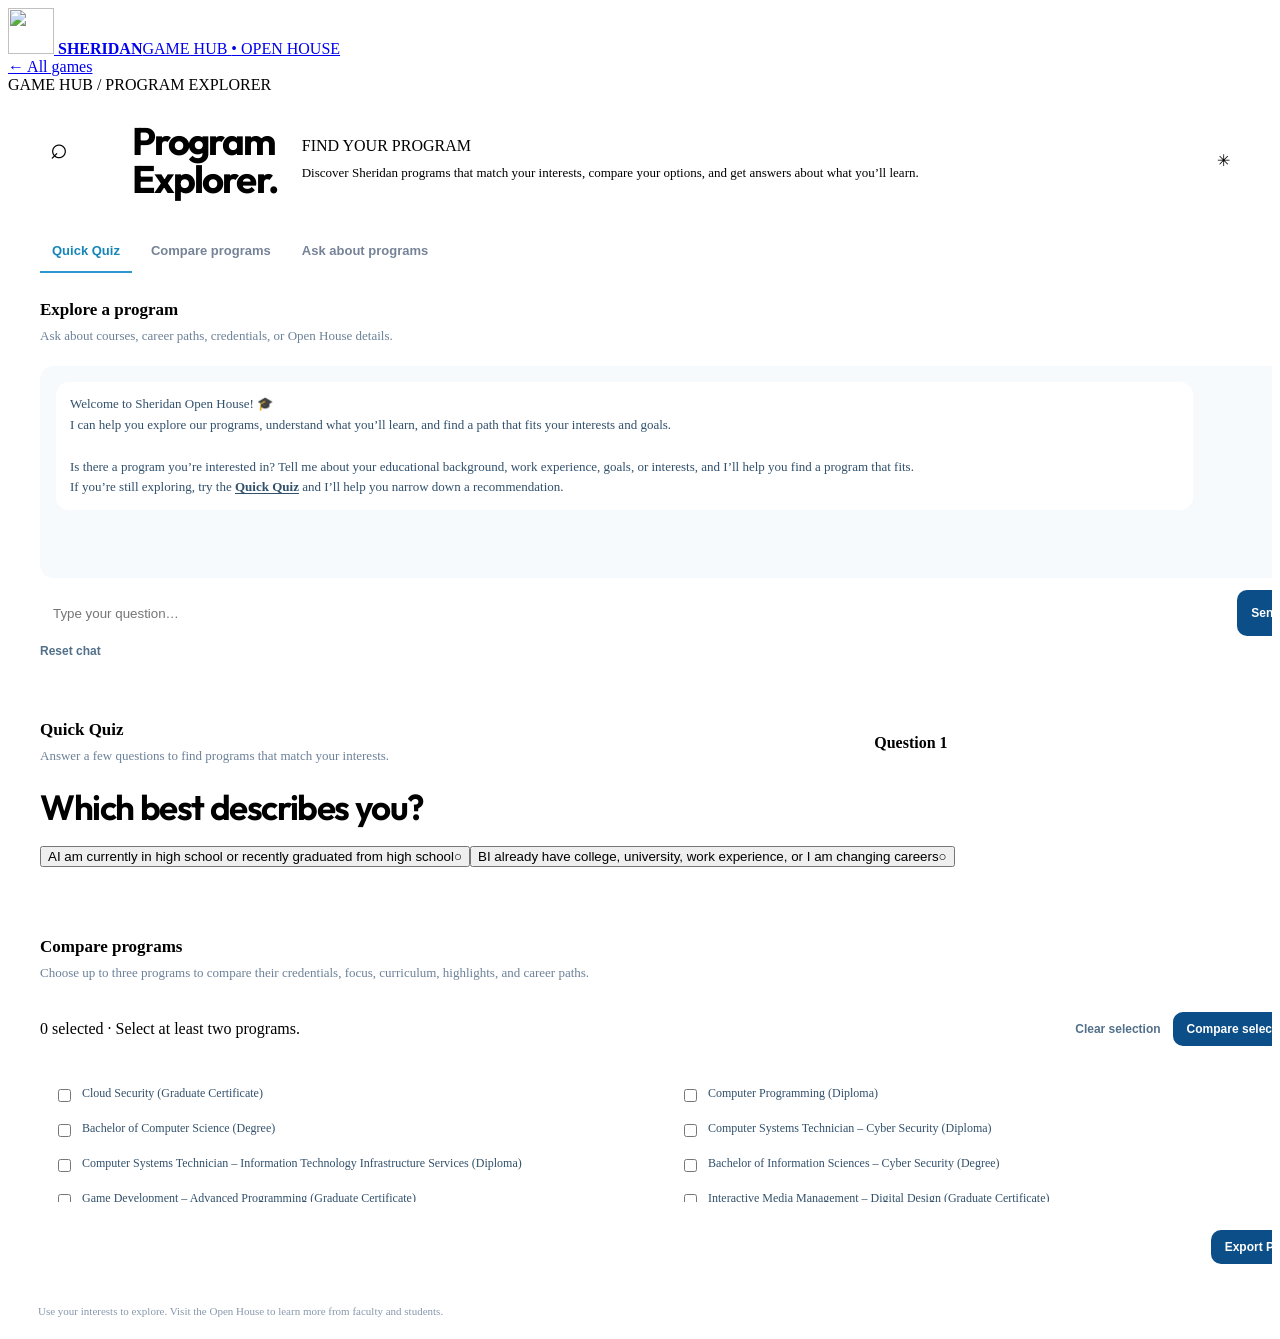
==== games/program-explorer/index.html @ f638161d "new strategy for recommendation." ====
<!doctype html>
<html lang="en">
<head>
  <meta charset="UTF-8">
  <meta name="viewport" content="width=device-width, initial-scale=1">
  <title>Sheridan Open House | Program Explorer</title>
  <link rel="icon" href="../../assets/favicon.png" type="image/png">
  <link rel="preconnect" href="https://fonts.googleapis.com">
  <link rel="preconnect" href="https://fonts.gstatic.com" crossorigin>
  <link href="https://fonts.googleapis.com/css2?family=DM+Sans:wght@400;500;600;700;800&family=Outfit:wght@400;500;600;700;800&display=swap" rel="stylesheet">
  <link rel="stylesheet" href="../../css/main.css">
  <link rel="stylesheet" href="../../css/game.css">
  <link rel="stylesheet" href="styling.css">
  <script src="chat-config.js"></script>
  <script src="app.js" defer></script>
  <script type="module" src="../../js/chrome.js"></script>
</head>
<body class="game-page program-explorer">
  <div class="demo-notice" id="modeNotice" hidden></div>
  <header class="site-header">
    <div class="shell header-inner">
      <a class="brand" href="../../index.html">
        <img class="brand-logo" src="../../assets/sheridan-logo.webp" alt="" width="46" height="46" />
        <span class="brand-text"><strong>SHERIDAN</strong><span>GAME HUB <span class="brand-dot">•</span> OPEN HOUSE</span></span>
      </a>
      <div class="header-actions">
        <a class="header-link" href="../../index.html">← All games</a>
        <div id="playerWidget" class="player-widget"></div>
      </div>
    </div>
  </header>
  <main class="game-main shell">
    <div class="game-crumb">GAME HUB <span> / </span> PROGRAM EXPLORER</div>
    <div class="game-shell">
      <aside class="game-side">
        <div class="game-side-mark" aria-hidden="true">⌕</div>
        <h1>Program<br>Explorer<span>.</span></h1>
        <div class="game-side-copy">
          <div class="section-kicker light">FIND YOUR PROGRAM</div>
          <p>Discover Sheridan programs that match your interests, compare your options, and get answers about what you’ll learn.</p>
        </div>
        <div class="game-side-pattern" aria-hidden="true">✳</div>
      </aside>
      <section class="game-content program-explorer-content">
      <nav class="mode-tabs" aria-label="Choose how to explore">
      <button class="mode-tab is-active" id="quizTab" type="button" aria-selected="true" aria-controls="quizPanel">Quick Quiz</button>
      <button class="mode-tab" id="compareTab" type="button" aria-selected="false" aria-controls="comparePanel">Compare programs</button>
      <button class="mode-tab" id="chatTab" type="button" aria-selected="false" aria-controls="chatPanel">Ask about programs</button>
    </nav>

    <section class="panel chat-panel" id="chatPanel" aria-labelledby="chatTab" hidden>
      <div class="panel-intro"><div><h2>Explore a program</h2><p>Ask about courses, career paths, credentials, or Open House details.</p></div></div>
      <div class="chat-messages" id="chatMessages" aria-live="polite">
        <div class="message bot">Welcome to Sheridan Open House! 🎓<br>I can help you explore our programs, understand what you’ll learn, and find a path that fits your interests and goals.<br><br>Is there a program you’re interested in? Tell me about your educational background, work experience, goals, or interests, and I’ll help you find a program that fits.<br>If you’re still exploring, try the <a class="quiz-inline-link" id="quizInlineLink" href="#quizPanel">Quick Quiz</a> and I’ll help you narrow down a recommendation.</div>
      </div>
      <form class="chat-input-area" id="chatForm">
        <input type="text" id="userInput" aria-label="Message" placeholder="Type your question…" autocomplete="off">
        <button class="primary-button" type="submit" aria-label="Send question">Send <span aria-hidden="true">↑</span></button>
      </form>
      <div class="data-note chat-footer-actions"><span id="knowledgeStatus" aria-live="polite"></span><button class="text-button reset-chat-button" id="resetChatButton" type="button">Reset chat</button></div>
    </section>

    <section class="panel quiz-panel" id="quizPanel" aria-labelledby="quizTab">
      <div class="panel-intro">
        <div><h2>Quick Quiz</h2><p>Answer a few questions to find programs that match your interests.</p></div>
        <div class="quiz-progress-wrap">
          <div class="question-top"><strong id="quizCount">Question 1</strong></div>
          <div class="progress-track" aria-hidden="true"><div class="progress-bar" id="progressBar"></div></div>
        </div>
      </div>
      <div id="quizContent"></div>
      <div class="quiz-actions"><button class="text-button" id="backButton" type="button" hidden>← Back</button><button class="text-button" id="restartButton" type="button" hidden>Start over ↻</button></div>
    </section>

    <section class="panel compare-panel" id="comparePanel" aria-labelledby="compareTab" hidden>
      <div class="panel-intro"><div><h2>Compare programs</h2><p>Choose up to three programs to compare their credentials, focus, curriculum, highlights, and career paths.</p></div></div>
      <div class="compare-toolbar"><p class="compare-selection-count" id="compareSelectionCount">Select at least two programs.</p><div><button class="text-button" id="clearCompareButton" type="button">Clear selection</button><button class="primary-button" id="compareSelectedButton" type="button" disabled>Compare selected</button></div></div>
      <div class="program-checklist" id="programChecklist" aria-label="FAST programs to compare"></div>
      <div class="comparison-results" id="comparisonResults" aria-live="polite"></div>
      <div class="comparison-export"><button class="primary-button" id="exportComparisonButton" type="button" disabled>Export PDF</button></div>
    </section>
      <footer>Use your interests to explore. Visit the Open House to learn more from faculty and students.</footer>
      </section>
    </div>
  </main>
  <div id="modalRoot"></div>
  <div id="toastRoot" class="toast-root" role="status" aria-live="polite"></div>
</body>
</html>
---- games/program-explorer/styling.css ----
/* Program Explorer layout and components that are not part of the shared game shell. */
.program-explorer .game-shell {
  grid-template-columns: minmax(0, 1fr);
  grid-template-rows: auto minmax(0, 1fr);
  min-height: max(470px, calc(100vh - 246px));
}

.program-explorer .game-side {
  display: flex;
  align-items: center;
  gap: 24px;
  min-width: 0;
  padding: 28px 42px;
}

.program-explorer .game-side-mark {
  display: grid;
  flex: none;
  width: 58px;
  height: 58px;
  margin: 0;
  font-size: 30px;
}

.program-explorer .game-side .section-kicker,
.program-explorer .game-side h1 {
  flex: none;
  margin: 0;
  white-space: nowrap;
}

.program-explorer .game-side h1 {
  font: 700 clamp(28px, 3vw, 40px)/1 Outfit, sans-serif;
  letter-spacing: -.05em;
}

.program-explorer .game-side-copy {
  position: relative;
  z-index: 1;
  display: flex;
  flex: 1 1 300px;
  flex-direction: column;
  gap: 8px;
  min-width: 0;
  max-width: none;
  margin: 0;
}

.program-explorer .game-side-copy .section-kicker {
  flex: none;
  white-space: nowrap;
}

.program-explorer .game-side-copy p {
  margin: 0;
  font-size: 13px;
  line-height: 1.55;
}

.program-explorer .program-explorer-content {
  display: flex;
  flex-direction: column;
  width: 100%;
  min-width: 0;
  min-height: 0;
  padding: 0;
  overflow: hidden;
}

.program-explorer .mode-tabs {
  display: flex;
  justify-content: flex-start;
  align-self: stretch;
  width: 100%;
  gap: 7px;
  margin: 0;
  padding: 0 32px;
  overflow-x: auto;
  border-bottom: 1px solid var(--line);
}

.program-explorer .mode-tab {
  flex: 0 0 auto;
  padding: 16px 12px 13px;
  border: 0;
  border-bottom: 2px solid transparent;
  background: transparent;
  color: #768397;
  font-size: 13px;
  font-weight: 600;
}

.program-explorer .mode-tab.is-active {
  border-color: #2f98d1;
  color: #1686b8;
}

.program-explorer .panel {
  display: flex;
  flex: 1;
  flex-direction: column;
  width: 100%;
  min-height: 0;
  padding: 27px 32px;
}

.program-explorer .panel-intro {
  display: flex;
  align-items: center;
  justify-content: space-between;
  gap: 14px;
  margin-bottom: 20px;
}

.program-explorer .panel-intro h2 {
  margin: 0 0 5px;
  color: var(--navy);
  font-size: 17px;
}

.program-explorer .panel-intro p,
.program-explorer .result-card p {
  margin: 0;
  color: #6c8198;
  font-size: 13px;
  line-height: 1.65;
}

.program-explorer .quiz-progress-wrap {
  flex: 0 0 34%;
  min-width: 180px;
}

.program-explorer .progress-bar.is-loading {
  animation: program-progress-pulse 1.1s ease-in-out infinite alternate;
}

@keyframes program-progress-pulse {
  to { opacity: .4; }
}

.program-explorer .question-panel-title,
.program-explorer .result-card .result-label {
  margin: 0 0 18px;
  color: var(--ink);
  font: 650 clamp(27px, 3vw, 35px)/1.19 Outfit, sans-serif;
  letter-spacing: -.04em;
}

.program-explorer .quiz-actions {
  display: flex;
  justify-content: space-between;
  margin-top: 16px;
}

.program-explorer .text-button,
.program-explorer .primary-button {
  padding: 10px 14px;
  border: 0;
  border-radius: 10px;
  background: #0b4e88;
  color: #fff;
  font-size: 12px;
  font-weight: 700;
}

.program-explorer .text-button {
  padding: 8px 0;
  background: transparent;
  color: #52708a;
}

.program-explorer .result-card h3 {
  margin: 0;
  color: var(--navy);
}

.program-explorer .result-card {
  display: flex;
  flex-direction: column;
  align-items: stretch;
  gap: 10px;
  overflow-wrap: anywhere;
}

.program-explorer .recommended-program-card {
  display: flex;
  flex-direction: column;
  align-items: stretch;
  gap: 10px;
  padding: 18px;
  border: 1px solid #c9e2f4;
  border-radius: 16px;
  background: #eaf6fe;
}

.program-explorer .result-card .learn-more-button,
.program-explorer .result-card .compare-recommendations-button {
  position: static;
  display: block;
  width: 100%;
  min-height: 40px;
  margin: 0;
  white-space: normal;
  text-align: left;
}

.program-explorer .result-card .learn-more-button {
  color: var(--sky);
}

.program-explorer .result-card .compare-recommendations-button {
  width: max-content;
  max-width: 100%;
  margin-inline: auto;
  color: #fff;
  text-align: center;
}

.program-explorer .chat-messages {
  display: flex;
  flex: 1;
  flex-direction: column;
  gap: 12px;
  min-height: 180px;
  overflow: auto;
  padding: 16px;
  border: 1px solid var(--line);
  border-radius: 13px;
  background: #f7fafd;
}

.program-explorer .message {
  max-width: 90%;
  padding: 12px 14px;
  overflow-wrap: anywhere;
  border: 1px solid var(--line);
  border-radius: 13px;
  background: #fff;
  color: #31506b;
  font-size: 13px;
  line-height: 1.6;
}

.program-explorer .message .quiz-inline-link {
  color: var(--sky);
  font-weight: 700;
  text-decoration: underline;
  text-underline-offset: 2px;
}

.program-explorer .message.user {
  align-self: flex-end;
  background: #0b4e88;
  color: #fff;
}

.program-explorer .chat-input-area {
  display: flex;
  gap: 9px;
  margin-top: 12px;
}

.program-explorer .chat-input-area input {
  flex: 1;
  min-width: 0;
  height: 46px;
  padding: 0 13px;
  border: 1px solid var(--line);
  border-radius: 11px;
}

.program-explorer footer {
  padding: 14px 30px;
  border-top: 1px solid var(--line);
  color: #8798ac;
  font-size: 11px;
}

.program-explorer .compare-toolbar {
  display: flex;
  flex-wrap: wrap;
  justify-content: space-between;
  gap: 12px;
  margin-bottom: 14px;
}

.program-explorer .compare-toolbar > div {
  display: flex;
  align-items: center;
  gap: 12px;
}

.program-explorer .compare-panel {
  min-height: 0;
}

.program-explorer .comparison-results {
  flex: 1 1 0;
  min-height: 0;
  margin-top: 14px;
  overflow: auto;
  border: 1px solid var(--line);
  border-radius: 12px;
}

.program-explorer .program-checklist {
  display: grid;
  grid-template-columns: repeat(2, minmax(0, 1fr));
  gap: 4px 12px;
  max-height: 110px;
  overflow: auto;
  padding: 12px;
  border: 1px solid var(--line);
  border-radius: 12px;
}

.program-explorer .program-check-option {
  display: flex;
  gap: 8px;
  padding: 6px 2px;
  color: #31506b;
  font-size: 12px;
}

.program-explorer .program-check-option input {
  accent-color: #1686b8;
}

.program-explorer .comparison-table-wrap {
  max-width: 100%;
  overflow: visible;
}

.program-explorer .comparison-export {
  display: flex;
  justify-content: flex-end;
  flex: none;
  margin-top: 14px;
}

.program-explorer .comparison-table {
  min-width: 650px;
  border-collapse: separate;
  border-spacing: 0;
  font-size: 12px;
  line-height: 1.55;
}

.program-explorer .comparison-table th,
.program-explorer .comparison-table td {
  padding: 10px;
  border-right: 1px solid var(--line);
  border-bottom: 1px solid var(--line);
  text-align: left;
  vertical-align: top;
}

.program-explorer .comparison-table thead th {
  position: sticky;
  top: 0;
  background: #edf5fb;
  color: var(--navy);
}

.program-explorer .comparison-table tbody th {
  position: sticky;
  left: 0;
  background: #f7fafd;
}

.program-explorer .comparison-table td {
  min-width: 230px;
  color: #31506b;
}

.program-explorer .comparison-mobile-cards {
  display: none;
}

.program-explorer .comparison-mobile-card {
  padding: 16px;
  border: 1px solid var(--line);
  border-radius: 12px;
  background: #fff;
}

.program-explorer .comparison-mobile-card h3 {
  margin: 0 0 14px;
  color: var(--navy);
  font: 700 20px/1.2 Outfit, sans-serif;
}

.program-explorer .comparison-mobile-values {
  display: flex;
  flex-direction: column;
  gap: 12px;
}

.program-explorer .comparison-mobile-value + .comparison-mobile-value {
  padding-top: 12px;
  border-top: 1px solid var(--line);
}

.program-explorer .comparison-mobile-value h4 {
  margin: 0 0 5px;
  color: #52708a;
  font-size: 12px;
  font-weight: 800;
}

.program-explorer .comparison-mobile-card .comparison-bullets {
  padding-left: 18px;
  color: #31506b;
  font-size: 13px;
  line-height: 1.55;
}

.program-explorer .comparison-bullets {
  margin: 0;
  padding-left: 18px;
}

.program-explorer .comparison-bullets li {
  margin-bottom: 6px;
}

.program-explorer .quiz-thinking {
  display: flex;
  align-items: center;
  gap: 14px;
  padding: 18px;
  border: 1px solid var(--line);
  border-radius: 13px;
  background: #f7fafd;
  color: #31506b;
}

.program-explorer .quiz-spinner {
  flex: none;
  width: 26px;
  height: 26px;
  border: 3px solid #dbe6fb;
  border-top-color: #2f98d1;
  border-radius: 50%;
  animation: program-spin .8s linear infinite;
}

@keyframes program-spin {
  to { transform: rotate(360deg); }
}

@media (max-width: 900px) {
  .program-explorer .game-side {
    flex-wrap: wrap;
    gap: 14px 20px;
    padding: 26px 30px;
  }

  .program-explorer .game-side-copy {
    flex-basis: 100%;
  }
}

@media (max-width: 560px) {
  .program-explorer .game-side {
    gap: 10px 14px;
    padding: 22px 20px;
  }

  .program-explorer .game-side-mark {
    width: 42px;
    height: 42px;
    font-size: 23px;
  }

  .program-explorer .game-side .section-kicker {
    font-size: 9px;
  }

  .program-explorer .game-side h1 {
    font-size: 25px;
  }

  .program-explorer .mode-tabs {
    padding-inline: 20px;
  }

  .program-explorer .mode-tab {
    padding-inline: 9px;
    font-size: 11px;
  }

  .program-explorer .panel {
    padding: 22px 20px;
  }

  .program-explorer .program-checklist {
    grid-template-columns: 1fr;
  }

  .program-explorer .quiz-panel > .panel-intro {
    align-items: flex-start;
    flex-direction: column;
  }

  .program-explorer .quiz-progress-wrap {
    flex-basis: auto;
    width: 100%;
    min-width: 0;
  }
}

@media (max-width: 700px) {
  .program-explorer .game-shell {
    grid-template-rows: auto auto;
    min-height: 0;
    overflow: visible;
  }

  .program-explorer .game-content {
    min-height: 0;
    align-items: stretch;
    justify-content: flex-start;
    overflow: visible;
  }

  .program-explorer .program-explorer-content {
    overflow: visible;
  }

  .program-explorer .compare-panel {
    flex: none;
  }

  .program-explorer .comparison-table-wrap {
    display: none;
  }

  .program-explorer .comparison-results {
    flex: none;
    max-height: none;
    overflow: visible;
    border: 0;
  }

  .program-explorer .comparison-mobile-cards {
    display: flex;
    flex-direction: column;
    gap: 12px;
  }

  .program-explorer .compare-toolbar > div {
    flex-wrap: wrap;
  }
}

@media print {
  @page {
    size: landscape;
    margin: 12mm;
  }

  body.program-explorer {
    background: #fff;
  }

  body.program-explorer * {
    visibility: hidden;
  }

  body.program-explorer .game-main,
  body.program-explorer .game-shell,
  body.program-explorer .program-explorer-content,
  body.program-explorer .compare-panel,
  body.program-explorer .compare-panel * {
    visibility: visible;
  }

  body.program-explorer .game-main {
    width: 100%;
    margin: 0;
    padding: 0;
  }

  body.program-explorer .game-crumb,
  body.program-explorer .game-side,
  body.program-explorer .mode-tabs,
  body.program-explorer .compare-panel > :not(.comparison-results),
  body.program-explorer footer {
    display: none !important;
  }

  body.program-explorer .game-shell {
    display: block;
    min-height: 0;
    overflow: visible;
    border: 0;
    border-radius: 0;
    box-shadow: none;
  }

  body.program-explorer .program-explorer-content,
  body.program-explorer .compare-panel {
    display: block !important;
    padding: 0;
    overflow: visible;
  }

  body.program-explorer .compare-panel::before {
    display: block;
    margin: 0 0 16px;
    color: #0b315e;
    content: "Program comparison";
    font: 700 22px Outfit, sans-serif;
  }

  body.program-explorer .comparison-table-wrap {
    display: block !important;
    height: auto;
    max-height: none;
    overflow: visible;
    border: 0;
  }

  body.program-explorer .comparison-results {
    flex: none;
    min-height: 0;
    margin-top: 0;
    overflow: visible;
    border: 0;
    border-radius: 0;
  }

  body.program-explorer .comparison-table {
    width: 100% !important;
    min-width: 0;
    table-layout: fixed;
    font-size: 9pt;
  }

  body.program-explorer .comparison-table th,
  body.program-explorer .comparison-table td {
    position: static;
    min-width: 0;
    padding: 6px;
    overflow-wrap: anywhere;
  }

  body.program-explorer .comparison-mobile-cards {
    display: none !important;
  }
}
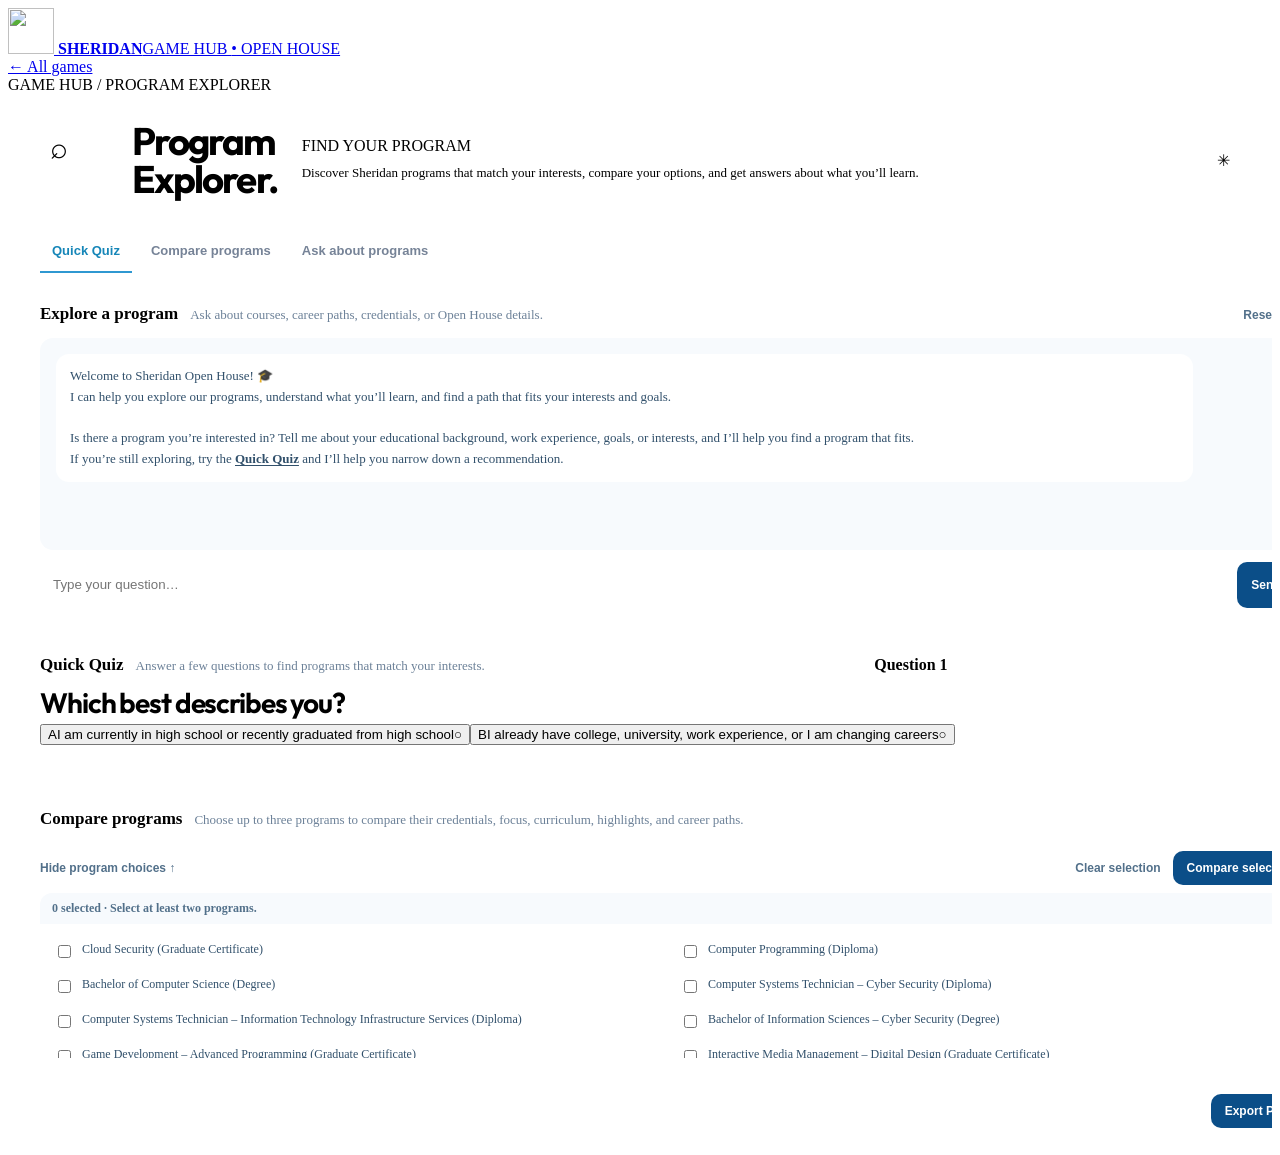
==== commit 2b68a965: "Polishing styling" ====
--- a/games/program-explorer/index.html
+++ b/games/program-explorer/index.html
@@ -49,7 +49,7 @@
     </nav>
 
     <section class="panel chat-panel" id="chatPanel" aria-labelledby="chatTab" hidden>
-      <div class="panel-intro"><div><h2>Explore a program</h2><p>Ask about courses, career paths, credentials, or Open House details.</p></div></div>
+      <div class="panel-intro"><div><h2>Explore a program</h2><p>Ask about courses, career paths, credentials, or Open House details.</p></div><button class="text-button reset-chat-button" id="resetChatButton" type="button">Reset chat</button></div>
       <div class="chat-messages" id="chatMessages" aria-live="polite">
         <div class="message bot">Welcome to Sheridan Open House! 🎓<br>I can help you explore our programs, understand what you’ll learn, and find a path that fits your interests and goals.<br><br>Is there a program you’re interested in? Tell me about your educational background, work experience, goals, or interests, and I’ll help you find a program that fits.<br>If you’re still exploring, try the <a class="quiz-inline-link" id="quizInlineLink" href="#quizPanel">Quick Quiz</a> and I’ll help you narrow down a recommendation.</div>
       </div>
@@ -57,7 +57,7 @@
         <input type="text" id="userInput" aria-label="Message" placeholder="Type your question…" autocomplete="off">
         <button class="primary-button" type="submit" aria-label="Send question">Send <span aria-hidden="true">↑</span></button>
       </form>
-      <div class="data-note chat-footer-actions"><span id="knowledgeStatus" aria-live="polite"></span><button class="text-button reset-chat-button" id="resetChatButton" type="button">Reset chat</button></div>
+      <div class="data-note chat-footer-actions"><span id="knowledgeStatus" aria-live="polite"></span></div>
     </section>
 
     <section class="panel quiz-panel" id="quizPanel" aria-labelledby="quizTab">
@@ -74,12 +74,17 @@
 
     <section class="panel compare-panel" id="comparePanel" aria-labelledby="compareTab" hidden>
       <div class="panel-intro"><div><h2>Compare programs</h2><p>Choose up to three programs to compare their credentials, focus, curriculum, highlights, and career paths.</p></div></div>
-      <div class="compare-toolbar"><p class="compare-selection-count" id="compareSelectionCount">Select at least two programs.</p><div><button class="text-button" id="clearCompareButton" type="button">Clear selection</button><button class="primary-button" id="compareSelectedButton" type="button" disabled>Compare selected</button></div></div>
-      <div class="program-checklist" id="programChecklist" aria-label="FAST programs to compare"></div>
+      <div class="compare-toolbar">
+        <div class="program-picker-controls"><button class="text-button program-picker-toggle" id="programPickerToggle" type="button" aria-expanded="true" aria-controls="programPicker">Hide program choices ↑</button><span class="program-picker-status" id="programPickerStatus" aria-live="polite"></span></div>
+        <div class="compare-toolbar-actions"><button class="text-button" id="clearCompareButton" type="button">Clear selection</button><button class="primary-button" id="compareSelectedButton" type="button" disabled>Compare selected</button></div>
+        <div class="program-picker" id="programPicker">
+          <p class="compare-selection-count" id="compareSelectionCount" aria-live="polite">Select at least two programs.</p>
+          <div class="program-checklist" id="programChecklist" aria-label="FAST programs to compare"></div>
+        </div>
+      </div>
       <div class="comparison-results" id="comparisonResults" aria-live="polite"></div>
       <div class="comparison-export"><button class="primary-button" id="exportComparisonButton" type="button" disabled>Export PDF</button></div>
     </section>
-      <footer>Use your interests to explore. Visit the Open House to learn more from faculty and students.</footer>
       </section>
     </div>
   </main>
--- a/games/program-explorer/styling.css
+++ b/games/program-explorer/styling.css
@@ -2,6 +2,7 @@
 .program-explorer .game-shell {
   grid-template-columns: minmax(0, 1fr);
   grid-template-rows: auto minmax(0, 1fr);
+  height: max(470px, calc(100vh - 246px));
   min-height: max(470px, calc(100vh - 246px));
 }
 
@@ -104,6 +105,37 @@
   padding: 27px 32px;
 }
 
+.program-explorer .quiz-panel {
+  padding-top: 20px;
+  overflow: hidden;
+}
+
+.program-explorer .quiz-panel > .panel-intro {
+  margin-bottom: 12px;
+}
+
+.program-explorer .quiz-panel.showing-recommendations > .panel-intro {
+  display: none;
+}
+
+.program-explorer .quiz-panel > .panel-intro p {
+  line-height: 1.35;
+}
+
+.program-explorer #quizContent {
+  display: flex;
+  flex: 1 1 auto;
+  flex-direction: column;
+  min-height: 0;
+}
+
+.program-explorer #quizContent > .options-list {
+  flex: 1 1 auto;
+  min-height: 0;
+  overflow-y: auto;
+  overscroll-behavior: contain;
+}
+
 .program-explorer .panel-intro {
   display: flex;
   align-items: center;
@@ -112,6 +144,10 @@
   margin-bottom: 20px;
 }
 
+.program-explorer .chat-panel > .panel-intro {
+  margin-bottom: 8px;
+}
+
 .program-explorer .panel-intro h2 {
   margin: 0 0 5px;
   color: var(--navy);
@@ -131,6 +167,21 @@
   min-width: 180px;
 }
 
+@media (min-width: 901px) {
+  .program-explorer .panel-intro > div:first-child {
+    display: flex;
+    align-items: baseline;
+    flex-wrap: wrap;
+    gap: 0 12px;
+  }
+
+  .program-explorer .panel-intro > div:first-child h2 {
+    flex: 0 0 auto;
+    margin: 0;
+    white-space: nowrap;
+  }
+}
+
 .program-explorer .progress-bar.is-loading {
   animation: program-progress-pulse 1.1s ease-in-out infinite alternate;
 }
@@ -141,16 +192,22 @@
 
 .program-explorer .question-panel-title,
 .program-explorer .result-card .result-label {
-  margin: 0 0 18px;
+  margin: 0 0 6px;
   color: var(--ink);
-  font: 650 clamp(27px, 3vw, 35px)/1.19 Outfit, sans-serif;
+  font: 650 clamp(22px, 2.5vw, 28px)/1.12 Outfit, sans-serif;
   letter-spacing: -.04em;
 }
 
+.program-explorer .result-card .result-label {
+  flex: 0 0 auto;
+}
+
 .program-explorer .quiz-actions {
   display: flex;
   justify-content: space-between;
-  margin-top: 16px;
+  align-items: center;
+  gap: 14px;
+  margin-top: 10px;
 }
 
 .program-explorer .text-button,
@@ -177,14 +234,27 @@
 
 .program-explorer .result-card {
   display: flex;
+  flex: 1 1 auto;
   flex-direction: column;
   align-items: stretch;
   gap: 10px;
+  min-height: 0;
   overflow-wrap: anywhere;
 }
 
+.program-explorer .recommended-program-list {
+  display: flex;
+  flex: 1 1 auto;
+  flex-direction: column;
+  gap: 10px;
+  min-height: 0;
+  overflow-y: auto;
+  overscroll-behavior: contain;
+}
+
 .program-explorer .recommended-program-card {
   display: flex;
+  flex: 0 0 auto;
   flex-direction: column;
   align-items: stretch;
   gap: 10px;
@@ -195,26 +265,26 @@
 }
 
 .program-explorer .result-card .learn-more-button,
-.program-explorer .result-card .compare-recommendations-button {
+.program-explorer .quiz-actions .compare-recommendations-button {
   position: static;
   display: block;
-  width: 100%;
+  width: auto;
   min-height: 40px;
   margin: 0;
   white-space: normal;
-  text-align: left;
+  text-align: center;
 }
 
 .program-explorer .result-card .learn-more-button {
   color: var(--sky);
-}
-
-.program-explorer .result-card .compare-recommendations-button {
-  width: max-content;
+  text-align: left;
+}
+
+.program-explorer .quiz-actions .compare-recommendations-button {
+  flex: 0 1 auto;
   max-width: 100%;
-  margin-inline: auto;
+  padding: 9px 12px;
   color: #fff;
-  text-align: center;
 }
 
 .program-explorer .chat-messages {
@@ -249,6 +319,45 @@
   text-underline-offset: 2px;
 }
 
+.program-explorer .typing-message {
+  display: grid;
+  gap: 6px;
+}
+
+.program-explorer .typing-label {
+  color: #52708a;
+  font-weight: 700;
+}
+
+.program-explorer .typing-note {
+  color: #60718b;
+  font-size: 12px;
+  font-style: italic;
+}
+
+.program-explorer .typing-dots {
+  display: inline-flex;
+  gap: 4px;
+  align-items: center;
+  min-height: 10px;
+}
+
+.program-explorer .typing-dots i {
+  width: 5px;
+  height: 5px;
+  border-radius: 50%;
+  background: var(--sky);
+  animation: typing-dot 1s ease-in-out infinite;
+}
+
+.program-explorer .typing-dots i:nth-child(2) { animation-delay: .15s; }
+.program-explorer .typing-dots i:nth-child(3) { animation-delay: .3s; }
+
+@keyframes typing-dot {
+  0%, 60%, 100% { opacity: .35; transform: translateY(0); }
+  30% { opacity: 1; transform: translateY(-3px); }
+}
+
 .program-explorer .message.user {
   align-self: flex-end;
   background: #0b4e88;
@@ -259,6 +368,12 @@
   display: flex;
   gap: 9px;
   margin-top: 12px;
+}
+
+.program-explorer .reset-chat-button {
+  flex: 0 0 auto;
+  margin-left: auto;
+  white-space: nowrap;
 }
 
 .program-explorer .chat-input-area input {
@@ -270,29 +385,60 @@
   border-radius: 11px;
 }
 
-.program-explorer footer {
-  padding: 14px 30px;
-  border-top: 1px solid var(--line);
-  color: #8798ac;
-  font-size: 11px;
-}
-
 .program-explorer .compare-toolbar {
-  display: flex;
-  flex-wrap: wrap;
-  justify-content: space-between;
-  gap: 12px;
-  margin-bottom: 14px;
-}
-
-.program-explorer .compare-toolbar > div {
+  display: grid;
+  grid-template-columns: minmax(0, 1fr) auto;
+  grid-template-areas: "controls actions" "picker picker";
+  align-items: center;
+  gap: 8px 12px;
+  margin-bottom: 8px;
+}
+
+.program-explorer .program-picker-controls {
+  grid-area: controls;
+}
+
+.program-explorer .compare-toolbar-actions {
+  grid-area: actions;
   display: flex;
   align-items: center;
   gap: 12px;
 }
 
-.program-explorer .compare-panel {
-  min-height: 0;
+.program-explorer .program-picker-toggle {
+  font-weight: 700;
+}
+
+.program-explorer .program-picker-status {
+  display: none;
+  color: #6c8198;
+  font-size: 11px;
+  white-space: nowrap;
+}
+
+.program-explorer .compare-panel.program-picker-collapsed .program-picker-status {
+  display: inline;
+}
+
+.program-explorer .program-picker {
+  grid-area: picker;
+  width: 100%;
+  overflow: hidden;
+  border: 1px solid var(--line);
+  border-radius: 12px;
+}
+
+.program-explorer .compare-selection-count {
+  position: sticky;
+  top: 0;
+  z-index: 1;
+  margin: 0;
+  padding: 8px 12px;
+  border-bottom: 1px solid var(--line);
+  background: #f7fafd;
+  color: #52708a;
+  font-size: 12px;
+  font-weight: 700;
 }
 
 .program-explorer .comparison-results {
@@ -311,8 +457,8 @@
   max-height: 110px;
   overflow: auto;
   padding: 12px;
-  border: 1px solid var(--line);
-  border-radius: 12px;
+  border: 0;
+  border-radius: 0;
 }
 
 .program-explorer .program-check-option {
@@ -340,11 +486,16 @@
 }
 
 .program-explorer .comparison-table {
-  min-width: 650px;
+  width: 100%;
+  min-width: 0;
   border-collapse: separate;
   border-spacing: 0;
   font-size: 12px;
   line-height: 1.55;
+}
+
+.program-explorer .comparison-table tr > :first-child {
+  width: 120px;
 }
 
 .program-explorer .comparison-table th,
@@ -370,7 +521,6 @@
 }
 
 .program-explorer .comparison-table td {
-  min-width: 230px;
   color: #31506b;
 }
 
@@ -512,8 +662,26 @@
 }
 
 @media (max-width: 700px) {
+  .program-explorer .program-checklist {
+    max-height: 220px;
+  }
+
+  .program-explorer .compare-toolbar {
+    grid-template-columns: minmax(0, 1fr);
+    grid-template-areas: "actions" "picker" "controls";
+  }
+
+  .program-explorer .compare-toolbar-actions {
+    justify-content: space-between;
+  }
+
+  .program-explorer .game-side-pattern {
+    display: none;
+  }
+
   .program-explorer .game-shell {
     grid-template-rows: auto auto;
+    height: auto;
     min-height: 0;
     overflow: visible;
   }
@@ -529,6 +697,20 @@
     overflow: visible;
   }
 
+  .program-explorer .quiz-panel {
+    overflow: visible;
+  }
+
+  .program-explorer .recommended-program-list {
+    flex: 0 0 auto;
+    overflow: visible;
+  }
+
+  .program-explorer #quizContent > .options-list {
+    flex: 0 0 auto;
+    overflow: visible;
+  }
+
   .program-explorer .compare-panel {
     flex: none;
   }
@@ -550,7 +732,7 @@
     gap: 12px;
   }
 
-  .program-explorer .compare-toolbar > div {
+  .program-explorer .compare-toolbar-actions {
     flex-wrap: wrap;
   }
 }
@@ -586,8 +768,7 @@
   body.program-explorer .game-crumb,
   body.program-explorer .game-side,
   body.program-explorer .mode-tabs,
-  body.program-explorer .compare-panel > :not(.comparison-results),
-  body.program-explorer footer {
+  body.program-explorer .compare-panel > :not(.comparison-results) {
     display: none !important;
   }
 
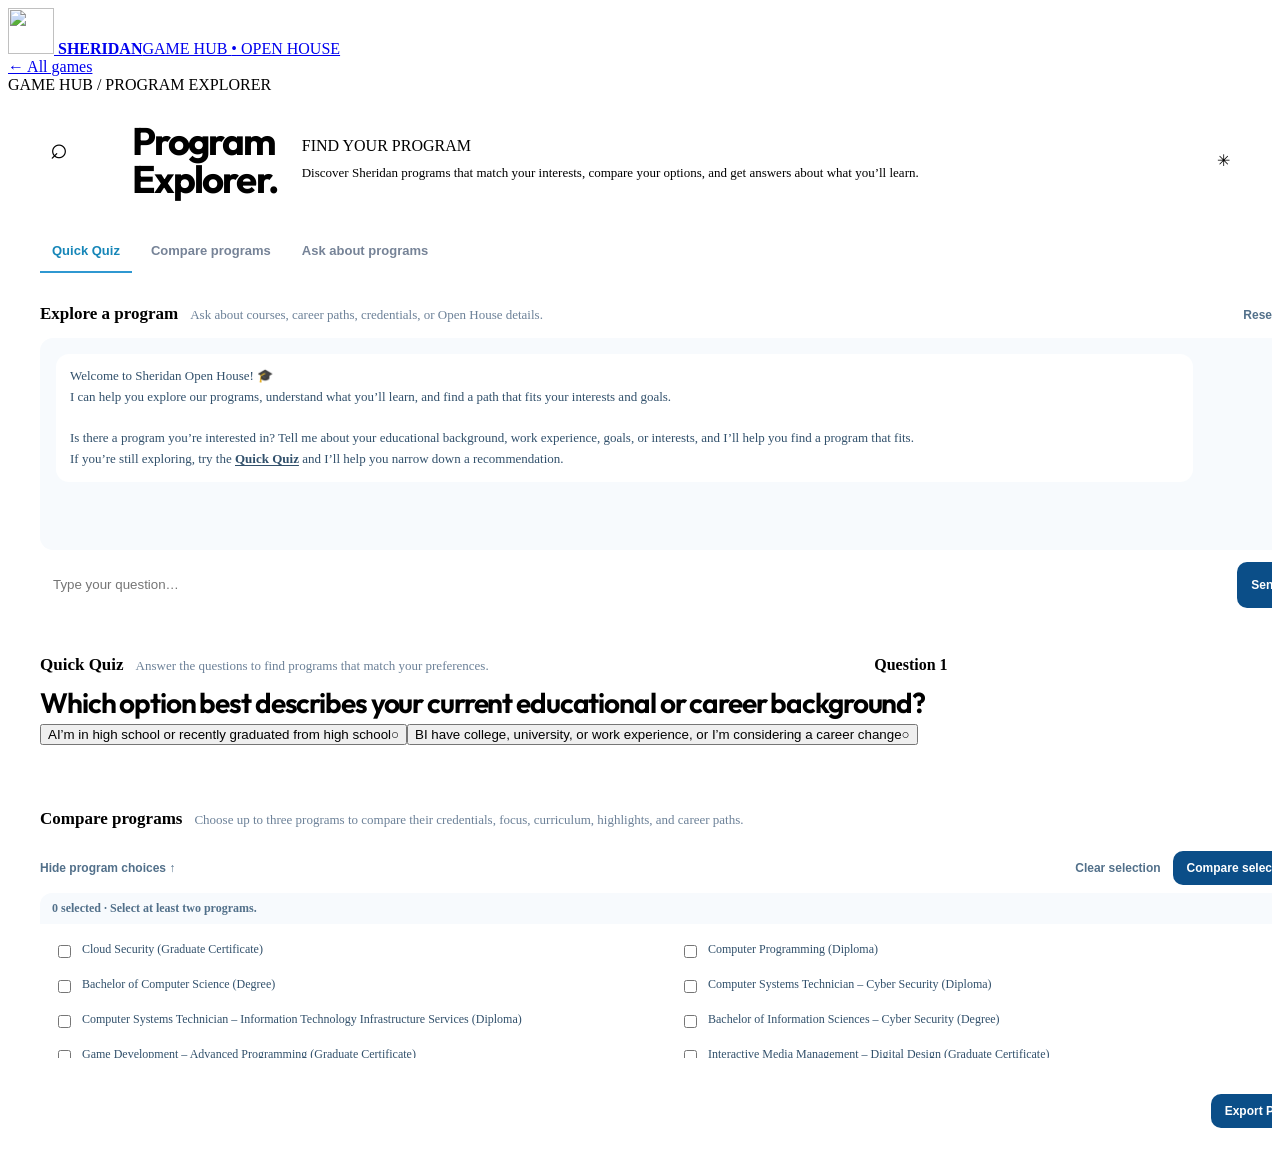
==== commit e8c18d90: "Rebuild the recommendation strategy and questions" ====
--- a/games/program-explorer/index.html
+++ b/games/program-explorer/index.html
@@ -12,6 +12,7 @@
   <link rel="stylesheet" href="../../css/game.css">
   <link rel="stylesheet" href="styling.css">
   <script src="chat-config.js"></script>
+  <script src="quiz-config.js"></script>
   <script src="app.js" defer></script>
   <script type="module" src="../../js/chrome.js"></script>
 </head>
@@ -62,7 +63,7 @@
 
     <section class="panel quiz-panel" id="quizPanel" aria-labelledby="quizTab">
       <div class="panel-intro">
-        <div><h2>Quick Quiz</h2><p>Answer a few questions to find programs that match your interests.</p></div>
+        <div><h2>Quick Quiz</h2><p>Answer the questions to find programs that match your preferences.</p></div>
         <div class="quiz-progress-wrap">
           <div class="question-top"><strong id="quizCount">Question 1</strong></div>
           <div class="progress-track" aria-hidden="true"><div class="progress-bar" id="progressBar"></div></div>
--- a/games/program-explorer/styling.css
+++ b/games/program-explorer/styling.css
@@ -510,13 +510,20 @@
 .program-explorer .comparison-table thead th {
   position: sticky;
   top: 0;
+  z-index: 2;
   background: #edf5fb;
   color: var(--navy);
+}
+
+.program-explorer .comparison-table thead th:first-child {
+  left: 0;
+  z-index: 3;
 }
 
 .program-explorer .comparison-table tbody th {
   position: sticky;
   left: 0;
+  z-index: 1;
   background: #f7fafd;
 }
 
@@ -747,19 +754,16 @@
     background: #fff;
   }
 
-  body.program-explorer * {
-    visibility: hidden;
-  }
-
-  body.program-explorer .game-main,
-  body.program-explorer .game-shell,
-  body.program-explorer .program-explorer-content,
-  body.program-explorer .compare-panel,
-  body.program-explorer .compare-panel * {
-    visibility: visible;
+  body.program-explorer > :not(.game-main),
+  body.program-explorer .game-main > :not(.game-shell),
+  body.program-explorer .game-shell > :not(.program-explorer-content),
+  body.program-explorer .program-explorer-content > :not(.compare-panel),
+  body.program-explorer .compare-panel > :not(.comparison-results) {
+    display: none !important;
   }
 
   body.program-explorer .game-main {
+    display: block !important;
     width: 100%;
     margin: 0;
     padding: 0;
@@ -798,6 +802,7 @@
 
   body.program-explorer .comparison-table-wrap {
     display: block !important;
+    width: 100%;
     height: auto;
     max-height: none;
     overflow: visible;
@@ -818,6 +823,15 @@
     min-width: 0;
     table-layout: fixed;
     font-size: 9pt;
+  }
+
+  body.program-explorer .comparison-table thead {
+    display: table-header-group;
+  }
+
+  body.program-explorer .comparison-table tr {
+    break-inside: avoid;
+    page-break-inside: avoid;
   }
 
   body.program-explorer .comparison-table th,
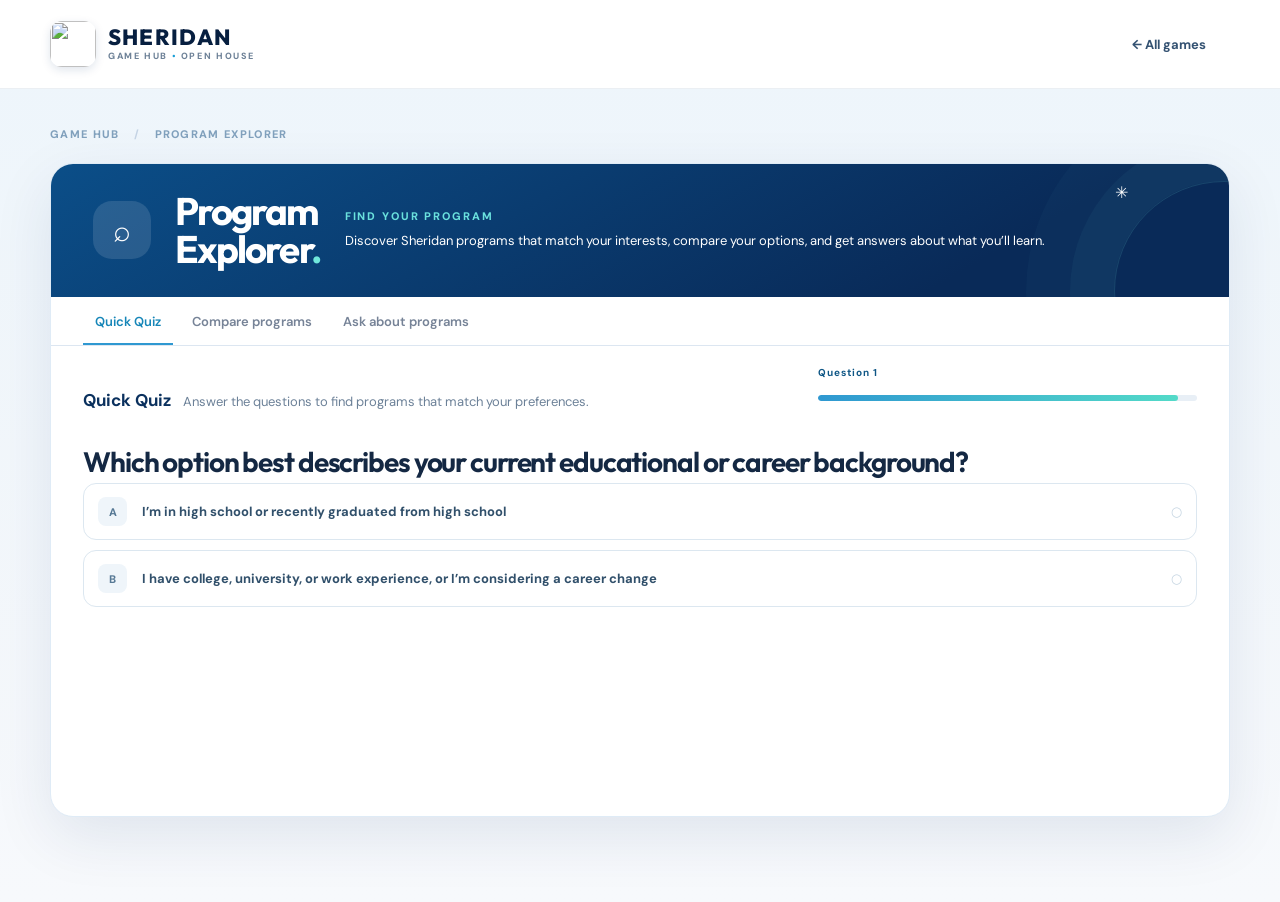
==== commit 675a0f9f: "Refactor code structure for program explorer, add chat and comparison features, and reorganize quiz " ====
--- a/games/program-explorer/index.html
+++ b/games/program-explorer/index.html
@@ -11,9 +11,9 @@
   <link rel="stylesheet" href="../../css/main.css">
   <link rel="stylesheet" href="../../css/game.css">
   <link rel="stylesheet" href="styling.css">
-  <script src="chat-config.js"></script>
-  <script src="quiz-config.js"></script>
-  <script src="app.js" defer></script>
+  <script src="chat/chat-config.js"></script>
+  <script src="quiz/quiz-config.js"></script>
+  <script type="module" src="app.js"></script>
   <script type="module" src="../../js/chrome.js"></script>
 </head>
 <body class="game-page program-explorer">
--- a/css/main.css
+++ b/css/main.css
@@ -0,0 +1,1487 @@
+:root {
+  --navy: #0b315e;
+  --navy-dark: #071f40;
+  --ink: #142843;
+  --muted: #60718b;
+  --sky: #218bd9;
+  --teal: #5bdad0;
+  --paper: #f4f7fb;
+  --line: #dce6f1;
+  --white: #fff;
+  --radius: 22px;
+  --shadow: 0 18px 50px rgba(13, 52, 99, 0.09);
+}
+* {
+  box-sizing: border-box;
+}
+html {
+  scroll-behavior: smooth;
+}
+body {
+  margin: 0;
+  background: var(--paper);
+  color: var(--ink);
+  font-family:
+    "DM Sans",
+    system-ui,
+    -apple-system,
+    sans-serif;
+  -webkit-font-smoothing: antialiased;
+}
+button,
+input {
+  font: inherit;
+}
+button {
+  cursor: pointer;
+}
+button:disabled {
+  cursor: not-allowed;
+}
+a {
+  color: inherit;
+  text-decoration: none;
+}
+svg {
+  flex: none;
+}
+button:focus-visible,
+a:focus-visible,
+input:focus-visible {
+  outline: 3px solid #35b9ed;
+  outline-offset: 3px;
+}
+[hidden] {
+  display: none !important;
+}
+.shell {
+  width: min(1180px, calc(100% - 56px));
+  margin-inline: auto;
+}
+.demo-notice {
+  position: relative;
+  z-index: 35;
+  padding: 8px 16px;
+  background: #fff0b7;
+  color: #573b05;
+  text-align: center;
+  font-size: 12px;
+  font-weight: 700;
+  letter-spacing: 0.015em;
+}
+.site-header {
+  position: relative;
+  z-index: 15;
+  background: #fff;
+  border-bottom: 1px solid rgba(10, 50, 99, 0.08);
+}
+.header-inner {
+  display: flex;
+  align-items: center;
+  justify-content: space-between;
+  min-height: 88px;
+  gap: 20px;
+}
+.brand {
+  display: inline-flex;
+  align-items: center;
+  gap: 12px;
+  color: var(--navy-dark);
+  white-space: nowrap;
+}
+.brand-spark {
+  display: grid;
+  place-items: center;
+  width: 46px;
+  height: 46px;
+  border-radius: 13px;
+  background: #0a3976;
+  color: #65dfdc;
+  font-size: 34px;
+  line-height: 1;
+}
+/* The supplied Sheridan emblem replaces the decorative spark on every portal page. */
+.brand-logo {
+  display: block;
+  width: 46px;
+  height: 46px;
+  flex: 0 0 46px;
+  object-fit: cover;
+  border-radius: 12px;
+  box-shadow: 0 3px 10px rgba(15, 53, 108, 0.13);
+}
+.brand-text {
+  display: flex;
+  flex-direction: column;
+  gap: 2px;
+}
+.brand-text strong {
+  font-family: Outfit, sans-serif;
+  font-weight: 800;
+  font-size: 22px;
+  line-height: 1;
+  letter-spacing: 0.055em;
+}
+.brand-text > span {
+  font-size: 9px;
+  letter-spacing: 0.18em;
+  color: #6d8197;
+  font-weight: 800;
+}
+.brand-dot {
+  color: #1a9ed6;
+}
+.header-actions {
+  display: flex;
+  gap: 24px;
+  align-items: center;
+}
+.header-link {
+  font-size: 13px;
+  font-weight: 700;
+  color: #345272;
+}
+.header-link:hover {
+  color: var(--sky);
+}
+.player-widget {
+  display: flex;
+  align-items: center;
+  gap: 10px;
+  min-height: 42px;
+}
+.player-placeholder {
+  color: var(--muted);
+  font-size: 12px;
+}
+.header-join,
+.header-profile,
+.header-score {
+  display: inline-flex;
+  gap: 9px;
+  align-items: center;
+  justify-content: center;
+  min-height: 40px;
+  border-radius: 13px;
+  font-size: 13px;
+  font-weight: 700;
+}
+/* One visible Switch Player action, in addition to the one in Your player card. */
+.header-switch {
+  display: inline-flex;
+  align-items: center;
+  justify-content: center;
+  gap: 7px;
+  min-height: 40px;
+  padding: 0 12px;
+  border: 1px solid #c7d8e8;
+  border-radius: 12px;
+  background: #fff;
+  color: #0b3973;
+  font-size: 12px;
+  font-weight: 800;
+  white-space: nowrap;
+}
+.header-switch:hover { background: #eff7fd; border-color: #87b3d5; }
+.header-switch:disabled { opacity: .6; }
+.header-join {
+  border: 1px solid #bbd0e5;
+  background: #edf6fe;
+  color: #07447f;
+  padding: 0 16px;
+}
+.header-join:hover {
+  background: #dceeff;
+}
+.header-score {
+  background: #eaf6fe;
+  color: #0e518b;
+  padding: 0 13px;
+}
+.header-score > span {
+  font-size: 10px;
+  font-weight: 800;
+  letter-spacing: 0.05em;
+}
+.header-profile {
+  background: #0b3973;
+  color: white;
+  border: 0;
+  padding: 0 14px;
+  max-width: 210px;
+}
+.header-profile b {
+  white-space: nowrap;
+  text-overflow: ellipsis;
+  overflow: hidden;
+}
+.profile-caret {
+  display: inline-flex;
+  align-items: center;
+  opacity: 0.75;
+  flex: none;
+}
+.hero-section {
+  background: #092c5a;
+  color: #fff;
+  position: relative;
+  overflow: hidden;
+}
+.hero-section::before {
+  content: "";
+  position: absolute;
+  inset: -40% 10% auto -30%;
+  height: 800px;
+  background: radial-gradient(
+    ellipse,
+    rgba(0, 113, 203, 0.25),
+    transparent 65%
+  );
+  pointer-events: none;
+}
+.hero-layout {
+  position: relative;
+  display: grid;
+  grid-template-columns: 1.05fr 0.95fr;
+  align-items: center;
+  min-height: 580px;
+  gap: 18px;
+}
+.hero-copy {
+  padding: 70px 0 74px;
+  position: relative;
+  z-index: 3;
+}
+.eyebrow {
+  display: inline-flex;
+  align-items: center;
+  gap: 10px;
+  padding: 9px 14px;
+  border: 1px solid rgba(128, 194, 247, 0.27);
+  border-radius: 50px;
+  background: rgba(255, 255, 255, 0.055);
+  font-size: 10px;
+  letter-spacing: 0.16em;
+  font-weight: 800;
+  color: #c2e3ff;
+}
+.eyebrow-divider {
+  width: 1px;
+  height: 12px;
+  background: #6697c6;
+}
+.status-pulse {
+  width: 8px;
+  height: 8px;
+  background: #63e1c0;
+  border-radius: 50%;
+  box-shadow: 0 0 0 4px rgba(99, 225, 192, 0.13);
+}
+h1,
+h2,
+h3,
+p {
+  margin-top: 0;
+}
+.hero-copy h1 {
+  font-family: Outfit, sans-serif;
+  letter-spacing: -0.057em;
+  font-size: clamp(52px, 5.8vw, 78px);
+  line-height: 1.07;
+  margin: 28px 0 19px;
+  font-weight: 700;
+}
+.hero-copy h1 em,
+.how-copy h2 em {
+  font-style: normal;
+  color: #65ded5;
+}
+.hero-lead {
+  max-width: 480px;
+  color: #b9d0eb;
+  font-size: 17px;
+  line-height: 1.7;
+  margin-bottom: 30px;
+}
+.hero-buttons {
+  display: flex;
+  flex-wrap: wrap;
+  gap: 12px;
+}
+.button {
+  display: inline-flex;
+  align-items: center;
+  justify-content: center;
+  gap: 10px;
+  border-radius: 12px;
+  border: 1px solid transparent;
+  min-height: 46px;
+  padding: 0 21px;
+  font-weight: 800;
+  font-size: 13px;
+  transition:
+    transform 0.18s,
+    box-shadow 0.18s,
+    background 0.18s;
+}
+.button:not(:disabled):hover {
+  transform: translateY(-2px);
+}
+.button-primary {
+  background: #57dfd5;
+  color: #083561;
+  box-shadow: 0 10px 26px rgba(16, 203, 194, 0.16);
+}
+.button-primary:hover {
+  background: #84eee3;
+}
+.button-outline {
+  background: rgba(255, 255, 255, 0.035);
+  color: #fff;
+  border-color: rgba(214, 235, 255, 0.35);
+}
+.button-outline:hover {
+  background: rgba(255, 255, 255, 0.11);
+}
+.button-light {
+  background: #eef5fb;
+  color: var(--navy);
+}
+.button-lg {
+  min-height: 52px;
+  padding: 0 23px;
+}
+.full-width {
+  width: 100%;
+  margin-top: 17px;
+}
+.hero-bottom {
+  display: flex;
+  align-items: center;
+  gap: 15px;
+  margin-top: 43px;
+  color: #bcd3eb;
+  font-size: 11px;
+}
+.tiny-avatar-group {
+  display: flex;
+  padding-left: 8px;
+}
+.tiny-avatar-group b {
+  margin-left: -8px;
+  width: 27px;
+  height: 27px;
+  border: 2px solid #0b356c;
+  display: grid;
+  place-items: center;
+  border-radius: 50%;
+  background: #bdccef;
+  color: #143866;
+  font-size: 10px;
+}
+.tiny-avatar-group b:nth-child(2) {
+  background: #f4dba9;
+}
+.tiny-avatar-group b:nth-child(3) {
+  background: #ace8e0;
+}
+.hero-art {
+  position: relative;
+  height: 520px;
+  isolation: isolate;
+}
+.hero-gridlines {
+  position: absolute;
+  inset: 13px -70px -5px 0;
+  background-image:
+    linear-gradient(rgba(154, 205, 255, 0.07) 1px, transparent 1px),
+    linear-gradient(90deg, rgba(154, 205, 255, 0.07) 1px, transparent 1px);
+  background-size: 44px 44px;
+  mask-image: radial-gradient(ellipse at 55% 50%, black, transparent 67%);
+}
+.art-orbit {
+  position: absolute;
+  left: 50%;
+  top: 50%;
+  transform: translate(-50%, -50%) rotate(-24deg);
+  border: 1px solid rgba(127, 204, 250, 0.22);
+  border-radius: 50%;
+}
+.art-orbit-one {
+  width: 410px;
+  height: 315px;
+}
+.art-orbit-two {
+  width: 480px;
+  height: 420px;
+  transform: translate(-50%, -50%) rotate(33deg);
+  border-style: dashed;
+}
+.art-halo {
+  position: absolute;
+  width: 300px;
+  height: 300px;
+  border-radius: 50%;
+  top: 50%;
+  left: 50%;
+  transform: translate(-50%, -50%);
+  background: radial-gradient(
+    circle,
+    #1264a8 0,
+    #08477f 45%,
+    rgba(9, 57, 103, 0.15) 73%,
+    transparent 74%
+  );
+  box-shadow: 0 0 100px rgba(27, 168, 230, 0.11);
+}
+.art-center {
+  position: absolute;
+  left: 50%;
+  top: 49%;
+  transform: translate(-50%, -50%);
+  display: flex;
+  flex-direction: column;
+  align-items: center;
+  gap: 13px;
+}
+.art-center-icon {
+  width: 144px;
+  height: 144px;
+  display: grid;
+  place-items: center;
+  border-radius: 37px;
+  transform: rotate(-9deg);
+  font-family: Outfit, sans-serif;
+  font-size: 108px;
+  font-weight: 800;
+  line-height: 1;
+  background: linear-gradient(135deg, #9cfcf0, #2fb5dd);
+  color: #073763;
+  box-shadow:
+    0 24px 60px rgba(0, 0, 0, 0.25),
+    inset 0 3px 0 rgba(255, 255, 255, 0.6);
+}
+.art-center-icon span {
+  position: absolute;
+  right: -12px;
+  top: -25px;
+  font-size: 53px;
+  color: #ffee9b;
+}
+.art-center > span {
+  font-size: 9px;
+  letter-spacing: 0.24em;
+  color: #b7d4f1;
+  font-weight: 800;
+  white-space: nowrap;
+}
+.art-floating {
+  position: absolute;
+  display: flex;
+  flex-direction: column;
+  min-width: 132px;
+  gap: 3px;
+  border: 1px solid rgba(204, 237, 255, 0.2);
+  border-radius: 18px;
+  padding: 15px 16px;
+  background: rgba(29, 80, 134, 0.69);
+  backdrop-filter: blur(14px);
+  box-shadow: 0 16px 50px rgba(0, 0, 0, 0.16);
+}
+.art-floating > span {
+  font-size: 23px;
+  color: #a8f4ef;
+  line-height: 1.1;
+}
+.art-floating strong {
+  font-family: Outfit, sans-serif;
+  letter-spacing: 0.06em;
+  font-size: 13px;
+}
+.art-floating small {
+  font-size: 10px;
+  color: #a8c4df;
+}
+.art-floating-left {
+  left: 0;
+  top: 86px;
+  transform: rotate(-7deg);
+}
+.art-floating-right {
+  right: -6px;
+  top: 95px;
+  transform: rotate(7deg);
+}
+.art-floating-bottom {
+  right: 37px;
+  bottom: 31px;
+  transform: rotate(-4deg);
+}
+.art-dot {
+  position: absolute;
+  background: #62dbd9;
+  border-radius: 50%;
+  width: 10px;
+  height: 10px;
+  box-shadow: 0 0 0 7px rgba(100, 219, 217, 0.08);
+}
+.art-dot-a {
+  top: 41px;
+  right: 155px;
+}
+.art-dot-b {
+  bottom: 110px;
+  left: 90px;
+  width: 7px;
+  height: 7px;
+  background: #ffe5a7;
+}
+.art-dot-c {
+  top: 240px;
+  right: 8px;
+  width: 6px;
+  height: 6px;
+}
+.hero-ribbon {
+  border-top: 1px solid rgba(166, 208, 255, 0.12);
+  background: rgba(0, 0, 0, 0.13);
+}
+.ribbon-inner {
+  display: flex;
+  align-items: center;
+  justify-content: space-between;
+  gap: 16px;
+  min-height: 62px;
+  color: #c2d7ed;
+  font-size: 10px;
+  font-weight: 800;
+  letter-spacing: 0.2em;
+}
+.ribbon-inner > span:nth-child(even) {
+  font-size: 21px;
+  color: #4cd5d4;
+}
+.games-section {
+  padding-top: 94px;
+  padding-bottom: 108px;
+}
+.section-heading {
+  display: flex;
+  justify-content: space-between;
+  align-items: end;
+  gap: 18px;
+  margin-bottom: 35px;
+}
+.section-kicker {
+  font-size: 11px;
+  letter-spacing: 0.17em;
+  font-weight: 800;
+  color: #1681b6;
+  margin-bottom: 15px;
+}
+.section-heading h2,
+.how-copy h2 {
+  font-family: Outfit, sans-serif;
+  letter-spacing: -0.045em;
+  font-size: clamp(36px, 4vw, 52px);
+  line-height: 1.08;
+  margin-bottom: 12px;
+}
+.heading-period {
+  color: #12a6b8;
+}
+.section-heading p {
+  color: var(--muted);
+  font-size: 15px;
+  margin: 0;
+}
+.collection-count {
+  font-size: 11px;
+  color: #637e9a;
+  font-weight: 800;
+  border: 1px solid #d6e4f1;
+  border-radius: 50px;
+  padding: 10px 16px;
+  white-space: nowrap;
+  background: white;
+}
+.games-grid {
+  display: grid;
+  grid-template-columns: repeat(3, minmax(0, 1fr));
+  gap: 22px;
+}
+.game-card {
+  display: flex;
+  flex-direction: column;
+  overflow: hidden;
+  border-radius: 20px;
+  background: #fff;
+  border: 1px solid #e4eaf2;
+  box-shadow: 0 9px 30px rgba(22, 56, 91, 0.035);
+  transition:
+    transform 0.2s,
+    box-shadow 0.2s;
+}
+.game-card:hover {
+  transform: translateY(-5px);
+  box-shadow: var(--shadow);
+}
+.card-top {
+  padding: 19px 22px 0;
+  display: flex;
+  justify-content: space-between;
+  align-items: center;
+}
+.card-icon {
+  width: 43px;
+  height: 43px;
+  border-radius: 12px;
+  display: grid;
+  place-items: center;
+  background: #e8f6ff;
+  color: #0b79c7;
+}
+.accent-violet .card-icon {
+  background: #f0eaff;
+  color: #8063cb;
+}
+.accent-mint .card-icon {
+  background: #e0f8ef;
+  color: #228c74;
+}
+.accent-amber .card-icon {
+  background: #fff3da;
+  color: #be8223;
+}
+.accent-coral .card-icon {
+  background: #fff0ea;
+  color: #d57854;
+}
+.accent-indigo .card-icon {
+  background: #ecedff;
+  color: #6469bb;
+}
+.card-status {
+  font-size: 9px;
+  letter-spacing: 0.08em;
+  font-weight: 800;
+  color: #7e8ca0;
+}
+.card-live {
+  color: #05896c;
+}
+.card-art {
+  height: 168px;
+  position: relative;
+  display: grid;
+  place-items: center;
+  margin: 15px 20px 4px;
+  border-radius: 15px;
+  overflow: hidden;
+  background: linear-gradient(140deg, #dceffb, #aad7f2);
+}
+.accent-violet .card-art {
+  background: linear-gradient(145deg, #e9e3ff, #c2b6eb);
+}
+.accent-mint .card-art {
+  background: linear-gradient(145deg, #e0f7ec, #a1dec9);
+}
+.accent-amber .card-art {
+  background: linear-gradient(145deg, #fff2d3, #eacb8b);
+}
+.accent-coral .card-art {
+  background: linear-gradient(145deg, #ffede8, #efb4a0);
+}
+.accent-indigo .card-art {
+  background: linear-gradient(145deg, #e7e9ff, #afbee7);
+}
+.card-art-ring {
+  position: absolute;
+  width: 180px;
+  height: 180px;
+  border-radius: 50%;
+  border: 1px solid rgba(255, 255, 255, 0.75);
+  box-shadow:
+    0 0 0 25px rgba(255, 255, 255, 0.16),
+    0 0 0 65px rgba(255, 255, 255, 0.13);
+  transform: rotate(-15deg);
+}
+.card-art > span:not(.card-spark-one):not(.card-spark-two) {
+  position: relative;
+  display: grid;
+  place-items: center;
+  width: 114px;
+  height: 114px;
+  border-radius: 26px;
+  background: rgba(255, 255, 255, 0.55);
+  color: #075a9f;
+  box-shadow: 0 15px 35px rgba(3, 52, 99, 0.1);
+  transform: rotate(-8deg);
+}
+.accent-violet .card-art > span:not(.card-spark-one):not(.card-spark-two) {
+  color: #6951b9;
+}
+.accent-mint .card-art > span:not(.card-spark-one):not(.card-spark-two) {
+  color: #187b65;
+}
+.accent-amber .card-art > span:not(.card-spark-one):not(.card-spark-two) {
+  color: #b77c19;
+}
+.accent-coral .card-art > span:not(.card-spark-one):not(.card-spark-two) {
+  color: #d07552;
+}
+.accent-indigo .card-art > span:not(.card-spark-one):not(.card-spark-two) {
+  color: #6263b9;
+}
+.card-spark-one,
+.card-spark-two {
+  position: absolute;
+  font-size: 28px;
+  color: #fff;
+}
+.card-spark-one {
+  top: 25px;
+  right: 28px;
+}
+.card-spark-two {
+  bottom: 20px;
+  left: 27px;
+  font-size: 18px;
+}
+.card-info {
+  display: flex;
+  flex-direction: column;
+  flex: 1;
+  padding: 20px 23px 22px;
+}
+.card-category {
+  font-size: 10px;
+  font-weight: 800;
+  letter-spacing: 0.1em;
+  text-transform: uppercase;
+  color: #217caa;
+}
+.card-info h3 {
+  font-family: Outfit, sans-serif;
+  font-size: 23px;
+  letter-spacing: -0.03em;
+  margin: 7px 0 8px;
+}
+.card-info p {
+  font-size: 13px;
+  color: #677b93;
+  line-height: 1.65;
+  margin-bottom: 22px;
+  min-height: 44px;
+}
+.card-bottom {
+  display: flex;
+  align-items: center;
+  justify-content: space-between;
+  gap: 7px;
+  border-top: 1px solid #e8eef5;
+  padding-top: 18px;
+  margin-top: auto;
+}
+.card-bottom > span:first-child {
+  display: flex;
+  gap: 6px;
+  align-items: center;
+  color: #8a9aad;
+  font-size: 11px;
+  font-weight: 700;
+}
+.card-play {
+  display: inline-flex;
+  gap: 9px;
+  align-items: center;
+  border: 0;
+  color: #0879ba;
+  background: transparent;
+  font-size: 12px;
+  font-weight: 800;
+  padding: 6px 0;
+}
+.card-play:hover {
+  color: #043d74;
+}
+.soon-label {
+  display: flex;
+  align-items: center;
+  gap: 5px;
+  color: #9ba9ba;
+  font-size: 11px;
+  font-weight: 700;
+}
+.how-section {
+  background: linear-gradient(135deg, #e4f1fa, #eff7fb);
+  border-top: 1px solid #dde9f5;
+  border-bottom: 1px solid #dde9f5;
+  padding: 77px 0;
+}
+.how-layout {
+  display: grid;
+  grid-template-columns: 0.8fr 1.2fr;
+  gap: 75px;
+  align-items: center;
+}
+.how-copy h2 {
+  margin: 0 0 16px;
+}
+.how-copy h2 em {
+  color: #0b90af;
+}
+.how-copy p {
+  font-size: 14px;
+  line-height: 1.7;
+  color: #57718f;
+  max-width: 400px;
+}
+.steps-grid {
+  display: grid;
+  grid-template-columns: repeat(3, 1fr);
+  gap: 16px;
+}
+.step {
+  background: #fff;
+  border: 1px solid #dfeaf3;
+  border-radius: 18px;
+  padding: 24px 19px;
+  min-height: 220px;
+  position: relative;
+  box-shadow: 0 10px 30px rgba(20, 78, 120, 0.045);
+}
+.step-number {
+  position: absolute;
+  right: 15px;
+  top: 15px;
+  font:
+    800 12px Outfit,
+    sans-serif;
+  color: #bad3e2;
+}
+.step-icon {
+  font-size: 31px;
+  color: #1488b7;
+  margin: 0 0 20px;
+}
+.step h3 {
+  font:
+    700 16px Outfit,
+    sans-serif;
+  margin: 0 0 7px;
+}
+.step p {
+  color: #70869d;
+  font-size: 12px;
+  line-height: 1.6;
+  margin: 0;
+}
+.site-footer {
+  background: #08284f;
+  color: #fff;
+}
+.footer-inner {
+  display: flex;
+  justify-content: space-between;
+  align-items: center;
+  gap: 25px;
+  min-height: 85px;
+  font-size: 11px;
+}
+.footer-inner strong {
+  font-family: Outfit, sans-serif;
+  letter-spacing: 0.08em;
+}
+.footer-muted,
+.footer-inner > span:last-child {
+  color: #98b7d4;
+}
+.modal-backdrop {
+  position: fixed;
+  inset: 0;
+  z-index: 50;
+  background: rgba(5, 23, 44, 0.7);
+  backdrop-filter: blur(8px);
+  display: grid;
+  place-items: center;
+  padding: 20px;
+}
+.modal {
+  position: relative;
+  width: min(100%, 460px);
+  background: #fff;
+  color: var(--ink);
+  border-radius: 25px;
+  padding: 34px 35px 30px;
+  box-shadow: 0 30px 100px rgba(0, 18, 40, 0.4);
+  max-height: min(92vh, 850px);
+  overflow-y: auto;
+}
+.modal-close {
+  position: absolute;
+  right: 20px;
+  top: 18px;
+  width: 35px;
+  height: 35px;
+  background: #f3f7fb;
+  color: #55718b;
+  border: 0;
+  border-radius: 10px;
+  display: grid;
+  place-items: center;
+}
+.modal-brand {
+  display: flex;
+  align-items: center;
+  gap: 8px;
+  color: #1685a9;
+  font-size: 10px;
+  font-weight: 800;
+  letter-spacing: 0.12em;
+  margin-bottom: 18px;
+}
+.modal h2 {
+  font:
+    700 31px Outfit,
+    sans-serif;
+  letter-spacing: -0.04em;
+  line-height: 1.14;
+  margin-bottom: 10px;
+  padding-right: 25px;
+}
+.modal-intro {
+  color: #60758e;
+  font-size: 14px;
+  line-height: 1.65;
+  margin-bottom: 24px;
+}
+.join-tabs {
+  display: grid;
+  grid-template-columns: 1fr 1fr;
+  background: #edf3f8;
+  border-radius: 13px;
+  padding: 4px;
+  margin-bottom: 24px;
+}
+.join-tab {
+  border: 0;
+  background: transparent;
+  border-radius: 10px;
+  min-height: 40px;
+  color: #657d97;
+  font-size: 12px;
+  font-weight: 800;
+}
+.join-tab.selected {
+  color: #0c4679;
+  background: white;
+  box-shadow: 0 2px 7px rgba(0, 0, 0, 0.06);
+}
+#joinForm label {
+  display: block;
+  color: #365271;
+  font-size: 10px;
+  letter-spacing: 0.095em;
+  font-weight: 800;
+  margin-bottom: 9px;
+}
+#joinForm input {
+  display: block;
+  width: 100%;
+  height: 52px;
+  border: 1px solid #c9d9e8;
+  border-radius: 12px;
+  padding: 0 15px;
+  font-size: 16px;
+  color: #13385c;
+  background: #fbfdff;
+}
+#joinForm input:focus {
+  border-color: #228dce;
+  outline: 3px solid rgba(34, 141, 206, 0.16);
+}
+.form-error {
+  color: #b52c38;
+  font-size: 12px;
+  line-height: 1.4;
+  margin: 8px 0 0;
+}
+.modal-note {
+  display: flex;
+  align-items: flex-start;
+  gap: 8px;
+  color: #8290a1;
+  font-size: 11px;
+  line-height: 1.6;
+  margin: 18px 0 0;
+}
+.modal-note svg {
+  margin-top: 1px;
+}
+.pin-card {
+  border: 1px solid #d6e6f2;
+  border-radius: 18px;
+  background: linear-gradient(145deg, #eef7fe, #e4f8f6);
+  padding: 27px 20px;
+  text-align: center;
+  display: flex;
+  flex-direction: column;
+  gap: 11px;
+  align-items: center;
+}
+.pin-label {
+  font-size: 10px;
+  letter-spacing: 0.18em;
+  color: #3f7796;
+  font-weight: 800;
+}
+.pin-number {
+  font:
+    800 60px Outfit,
+    sans-serif;
+  letter-spacing: 0.18em;
+  color: #0b3e76;
+  line-height: 1.2;
+  padding-left: 0.18em;
+}
+.pin-card > span {
+  color: #64809a;
+  font-size: 12px;
+}
+.profile-modal-summary {
+  display: flex;
+  align-items: center;
+  gap: 14px;
+  background: #eff6fb;
+  border-radius: 15px;
+  padding: 15px;
+  margin-top: 20px;
+}
+.profile-avatar {
+  display: grid;
+  place-items: center;
+  width: 49px;
+  height: 49px;
+  border-radius: 15px;
+  background: #12548d;
+  color: white;
+  font: 700 21px Outfit;
+}
+.profile-modal-summary > div:last-child {
+  display: flex;
+  flex-direction: column;
+  gap: 3px;
+}
+.profile-modal-summary strong {
+  font-size: 16px;
+}
+.profile-modal-summary span {
+  font-size: 12px;
+  color: #688199;
+}
+.player-menu-actions {
+  display: flex;
+  flex-direction: column;
+  gap: 8px;
+  margin-top: 17px;
+}
+.menu-action {
+  width: 100%;
+  display: flex;
+  align-items: center;
+  gap: 10px;
+  padding: 15px 10px;
+  border: 1px solid #dce8f0;
+  border-radius: 12px;
+  background: #fff;
+  color: #1f517e;
+  text-align: left;
+  font-size: 13px;
+  font-weight: 700;
+}
+.menu-action:hover {
+  background: #f4f9fd;
+}
+.menu-action span {
+  flex: 1;
+}
+.toast-root {
+  position: fixed;
+  right: 20px;
+  bottom: 20px;
+  z-index: 70;
+  display: flex;
+  flex-direction: column;
+  gap: 9px;
+  max-width: min(90vw, 400px);
+}
+.toast {
+  border-radius: 13px;
+  background: #153b62;
+  color: white;
+  padding: 13px 17px;
+  font-size: 12px;
+  box-shadow: 0 10px 30px rgba(0, 0, 0, 0.2);
+}
+.toast-success {
+  background: #146e5b;
+}
+.toast-error {
+  background: #aa3343;
+}
+.spinner {
+  width: 25px;
+  height: 25px;
+  border-radius: 50%;
+  border: 3px solid #c6e4f8;
+  border-top-color: #2189d4;
+  display: inline-block;
+  animation: spin 0.7s linear infinite;
+}
+
+/* ==========================================
+   FRIENDLY RETURNING PLAYER EXPERIENCE
+   ========================================== */
+
+.returning-highlight {
+  display: flex;
+  align-items: flex-start;
+  gap: 13px;
+  padding: 17px;
+  margin-bottom: 23px;
+  background: #ecf8fb;
+  border: 1px solid #d2edf2;
+  border-radius: 16px;
+}
+
+.returning-highlight-icon {
+  width: 40px;
+  height: 40px;
+  flex: none;
+  display: grid;
+  place-items: center;
+  background: #d5f2ef;
+  color: #087d90;
+  border-radius: 12px;
+}
+
+.returning-highlight strong {
+  display: block;
+  color: #124266;
+  font-size: 14px;
+  margin-bottom: 5px;
+}
+
+.returning-highlight p {
+  color: #57778e;
+  font-size: 12px;
+  line-height: 1.6;
+  margin: 0;
+}
+
+.returning-divider {
+  display: flex;
+  align-items: center;
+  gap: 12px;
+  margin: 23px 0 12px;
+  color: #8496aa;
+  font-size: 10px;
+  font-weight: 800;
+  letter-spacing: 0.09em;
+}
+
+.returning-divider::before,
+.returning-divider::after {
+  content: "";
+  flex: 1;
+  height: 1px;
+  background: #dae7f0;
+}
+
+.fresh-note {
+  font-size: 13px;
+  color: #617992;
+  line-height: 1.65;
+  text-align: center;
+  margin: 0;
+}
+
+.change-name {
+  display: block;
+  margin: 15px auto 0;
+  padding: 8px;
+  border: 0;
+  background: transparent;
+  color: #176da5;
+  font-size: 12px;
+  font-weight: 700;
+  text-decoration: underline;
+  text-underline-offset: 3px;
+}
+
+.change-name:hover {
+  color: #0b3e76;
+}
+
+@keyframes spin {
+  to {
+    transform: rotate(360deg);
+  }
+}
+@media (max-width: 1050px) {
+  .hero-copy h1 {
+    font-size: 59px;
+  }
+  .hero-art {
+    transform: scale(0.88);
+    transform-origin: center;
+  }
+  .games-grid {
+    grid-template-columns: repeat(2, minmax(0, 1fr));
+  }
+  .how-layout {
+    gap: 30px;
+  }
+}
+@media (max-width: 720px) {
+  .shell {
+    width: min(100% - 34px, 1180px);
+  }
+  .header-inner {
+    min-height: 76px;
+  }
+  .header-actions {
+    gap: 10px;
+  }
+  .header-link {
+    display: none;
+  }
+  .brand-spark {
+    width: 37px;
+    height: 37px;
+    border-radius: 10px;
+    font-size: 27px;
+  }
+  .brand-text strong {
+    font-size: 18px;
+  }
+  .brand-text > span {
+    font-size: 7px;
+  }
+  .header-profile {
+    max-width: 110px;
+    padding: 0 9px;
+  }
+  .header-score {
+    padding: 0 9px;
+    font-size: 12px;
+  }
+  .header-profile > svg {
+    display: none;
+  }
+  .header-profile b {
+    max-width: 71px;
+  }
+  .hero-layout {
+    grid-template-columns: 1fr;
+    min-height: 0;
+  }
+  .hero-copy {
+    padding: 67px 0 20px;
+  }
+  .hero-copy h1 {
+    font-size: clamp(50px, 11vw, 72px);
+  }
+  .hero-lead {
+    font-size: 15px;
+  }
+  .hero-art {
+    height: 340px;
+    width: 100%;
+    max-width: 480px;
+    margin: 0 auto;
+    transform: scale(0.72);
+    transform-origin: center top;
+  }
+  .hero-ribbon {
+    margin-top: -78px;
+  }
+  .ribbon-inner > span:last-child,
+  .ribbon-inner > span:nth-last-child(2) {
+    display: none;
+  }
+  .ribbon-inner {
+    font-size: 8px;
+  }
+  .games-section {
+    padding-top: 60px;
+    padding-bottom: 65px;
+  }
+  .section-heading {
+    align-items: start;
+    flex-direction: column;
+  }
+  .section-heading h2 {
+    font-size: 40px;
+  }
+  .games-grid {
+    gap: 13px;
+  }
+  .card-top {
+    padding: 14px 13px 0;
+  }
+  .card-icon {
+    width: 34px;
+    height: 34px;
+  }
+  .card-icon svg {
+    width: 20px;
+  }
+  .card-status {
+    font-size: 8px;
+  }
+  .card-art {
+    height: 115px;
+    margin: 10px 10px 0;
+  }
+  .card-art > span:not(.card-spark-one):not(.card-spark-two) {
+    width: 75px;
+    height: 75px;
+    border-radius: 17px;
+  }
+  .card-art > span svg {
+    width: 48px;
+    height: 48px;
+  }
+  .card-art-ring {
+    width: 115px;
+    height: 115px;
+  }
+  .card-info {
+    padding: 15px 13px 14px;
+  }
+  .card-info h3 {
+    font-size: 18px;
+  }
+  .card-info p {
+    font-size: 11px;
+    min-height: 70px;
+    margin-bottom: 12px;
+  }
+  .card-category {
+    font-size: 9px;
+  }
+  .card-bottom > span:first-child {
+    font-size: 9px;
+  }
+  .card-play {
+    font-size: 10px;
+  }
+  .soon-label {
+    font-size: 9px;
+  }
+  .how-layout {
+    grid-template-columns: 1fr;
+  }
+  .steps-grid {
+    gap: 9px;
+  }
+  .step {
+    padding: 16px 12px;
+    min-height: 210px;
+  }
+  .step h3 {
+    font-size: 14px;
+  }
+  .step p {
+    font-size: 11px;
+  }
+  .step-icon {
+    margin-bottom: 15px;
+  }
+  .footer-inner {
+    flex-direction: column;
+    justify-content: center;
+    padding: 20px 0;
+    text-align: center;
+    gap: 10px;
+  }
+  .modal {
+    padding: 28px 23px;
+  }
+  .modal h2 {
+    font-size: 27px;
+  }
+}
+@media (max-width: 390px) {
+  .games-grid {
+    grid-template-columns: 1fr;
+  }
+  .card-art {
+    height: 145px;
+  }
+  .card-info p {
+    min-height: 0;
+  }
+  .header-join {
+    padding: 0 9px;
+  }
+  .header-join svg {
+    display: none;
+  }
+  .hero-copy h1 {
+    font-size: 46px;
+  }
+  .steps-grid {
+    grid-template-columns: 1fr;
+  }
+  .step {
+    min-height: 0;
+  }
+  .hero-art {
+    margin-bottom: -30px;
+  }
+}
+@media (prefers-reduced-motion: reduce) {
+  *,
+  *::before,
+  *::after {
+    scroll-behavior: auto !important;
+    animation: none !important;
+    transition: none !important;
+  }
+}
+
+@media (max-width: 750px) {
+  .brand-logo { width: 37px; height: 37px; flex-basis: 37px; border-radius: 10px; }
+  .player-widget { gap: 6px; }
+  .header-switch { padding: 0 9px; }
+  .header-switch svg { display: none; }
+}
+@media (max-width: 600px) {
+  .header-inner { flex-wrap: wrap; padding-block: 12px; row-gap: 9px; }
+  .header-actions { width: 100%; justify-content: flex-end; }
+  .player-widget { justify-content: flex-end; flex-wrap: wrap; }
+}
+
+/* Keep the player name visible beside its dropdown indicator on narrow screens.
+   The dedicated Switch player button remains a separate action. */
+@media (max-width: 600px) {
+  .header-actions, .player-widget { min-width: 0; }
+  .player-widget { flex-wrap: nowrap; }
+  .header-score { flex: 0 0 auto; }
+  .header-profile {
+    min-width: 0;
+    flex: 0 1 auto;
+    gap: 6px;
+    padding: 0 10px;
+  }
+  .header-profile b { min-width: 0; max-width: 95px; }
+  .header-switch { flex: 0 0 auto; }
+}
+@media (max-width: 360px) {
+  .header-profile b { max-width: 55px; }
+  .header-score { gap: 5px; padding: 0 7px; }
+  .header-switch { padding: 0 7px; font-size: 11px; }
+}
--- a/css/game.css
+++ b/css/game.css
@@ -0,0 +1,503 @@
+.game-page {
+  min-height: 100vh;
+  background: linear-gradient(180deg, #edf5fb, #f7f9fc);
+}
+.game-main {
+  padding-top: 38px;
+  padding-bottom: 85px;
+}
+.game-crumb {
+  font-size: 11px;
+  font-weight: 800;
+  letter-spacing: 0.12em;
+  color: #80a0bc;
+  margin-bottom: 22px;
+}
+.game-crumb span {
+  margin: 0 10px;
+  color: #c4d3e4;
+}
+.game-shell {
+  display: grid;
+  grid-template-columns: 0.77fr 1.23fr;
+  border-radius: 23px;
+  overflow: hidden;
+  background: white;
+  box-shadow: 0 20px 60px rgba(8, 45, 94, 0.095);
+  min-height: 570px;
+  border: 1px solid #dfebf6;
+}
+.game-side {
+  position: relative;
+  overflow: hidden;
+  background: linear-gradient(150deg, #0b4e88, #092a58 78%);
+  padding: 52px 45px;
+  color: white;
+}
+.game-side-mark {
+  display: grid;
+  place-items: center;
+  width: 70px;
+  height: 70px;
+  border-radius: 19px;
+  background: rgba(255, 255, 255, 0.12);
+  font-size: 35px;
+  margin-bottom: 38px;
+}
+.section-kicker.light {
+  color: #6ae1dd;
+}
+.game-side h1 {
+  font:
+    700 clamp(48px, 4.6vw, 65px)/0.98 Outfit,
+    sans-serif;
+  letter-spacing: -0.06em;
+  margin-bottom: 22px;
+}
+.game-side h1 span {
+  color: #70e7db;
+}
+.game-side > p {
+  font-size: 15px;
+  line-height: 1.8;
+  color: #b9d5ec;
+  max-width: 275px;
+}
+.game-side-info {
+  display: flex;
+  gap: 42px;
+  margin-top: 55px;
+}
+.game-side-info > div {
+  display: flex;
+  flex-direction: column;
+  gap: 8px;
+}
+.game-side-info span {
+  font-size: 9px;
+  font-weight: 800;
+  letter-spacing: 0.14em;
+  color: #92bcdc;
+}
+.game-side-info strong {
+  font: 700 28px Outfit;
+}
+/* Decorative rings are deliberately CSS shapes, not a Unicode emoji.  On
+   iOS, the previous ✳ could render as an enormous full-color green symbol. */
+.game-side-pattern {
+  position: absolute;
+  width: 220px;
+  height: 220px;
+  border: 1px solid rgba(117, 226, 221, 0.15);
+  border-radius: 50%;
+  box-shadow: 0 0 0 44px rgba(117, 226, 221, 0.045),
+    0 0 0 88px rgba(117, 226, 221, 0.025);
+  right: -105px;
+  bottom: -104px;
+  pointer-events: none;
+}
+.game-side > :not(.game-side-pattern) {
+  position: relative;
+  z-index: 1;
+}
+.game-content {
+  min-width: 0;
+  display: flex;
+  align-items: center;
+  justify-content: center;
+  padding: 44px 55px;
+}
+.game-panel {
+  width: 100%;
+}
+.mini-eyebrow {
+  color: #1686b8;
+  font-size: 11px;
+  font-weight: 800;
+  letter-spacing: 0.15em;
+  margin-bottom: 15px;
+}
+.game-panel h2 {
+  font:
+    700 clamp(36px, 4vw, 51px)/1.1 Outfit,
+    sans-serif;
+  letter-spacing: -0.055em;
+  margin-bottom: 18px;
+}
+.game-panel > p {
+  color: #6c8198;
+  font-size: 15px;
+  line-height: 1.8;
+  max-width: 425px;
+}
+.game-checklist {
+  display: flex;
+  flex-direction: column;
+  gap: 13px;
+  margin: 30px 0;
+}
+.game-checklist span {
+  display: flex;
+  gap: 11px;
+  align-items: center;
+  color: #3b627d;
+  font-size: 13px;
+  font-weight: 700;
+}
+.game-checklist svg {
+  color: #159b91;
+}
+.game-loading {
+  display: flex;
+  gap: 12px;
+  align-items: center;
+  color: #6c8298;
+}
+.question-panel {
+  width: 100%;
+  max-width: 580px;
+}
+.question-top {
+  display: flex;
+  justify-content: space-between;
+  color: #68879e;
+  font-size: 10px;
+  letter-spacing: 0.1em;
+  font-weight: 800;
+  margin-bottom: 16px;
+}
+.question-top strong {
+  color: #0e5685;
+}
+.progress-track {
+  height: 6px;
+  border-radius: 20px;
+  background: #e8eff6;
+  overflow: hidden;
+  margin-bottom: 33px;
+}
+.progress-bar {
+  height: 100%;
+  background: linear-gradient(90deg, #2f98d1, #53dac8);
+  transition: width 0.2s;
+  border-radius: 20px;
+}
+.question-panel h2 {
+  font:
+    650 clamp(27px, 3vw, 35px)/1.19 Outfit,
+    sans-serif;
+  letter-spacing: -0.04em;
+  margin-bottom: 10px;
+}
+.question-prompt {
+  color: #8798ac;
+  font-size: 13px;
+  margin-bottom: 27px;
+}
+.options-list {
+  display: flex;
+  flex-direction: column;
+  gap: 10px;
+}
+.option {
+  width: 100%;
+  display: flex;
+  align-items: center;
+  gap: 15px;
+  border: 1px solid #dce7f0;
+  background: white;
+  text-align: left;
+  color: #31506b;
+  border-radius: 13px;
+  padding: 13px 14px;
+  font-size: 13px;
+  font-weight: 700;
+  min-height: 56px;
+  transition:
+    border-color 0.16s,
+    background 0.16s;
+}
+.option:not(:disabled):hover {
+  border-color: #62b2db;
+  background: #f4faff;
+}
+.option-letter {
+  width: 29px;
+  height: 29px;
+  display: grid;
+  place-items: center;
+  border-radius: 8px;
+  background: #eff5fa;
+  font-size: 11px;
+  font-weight: 800;
+  color: #577995;
+  flex: none;
+}
+.option-indicator {
+  margin-left: auto;
+  color: #c4d4e1;
+}
+.option.correct {
+  background: #e9fbf4;
+  border-color: #42b998;
+  color: #126749;
+}
+.option.correct .option-letter {
+  background: #b2f2d8;
+  color: #0b6951;
+}
+.option.incorrect {
+  background: #fff1f2;
+  border-color: #ee9eab;
+  color: #ab4257;
+}
+.option.incorrect .option-letter {
+  background: #ffdce2;
+  color: #ab4257;
+}
+.feedback-zone {
+  min-height: 20px;
+}
+.answer-feedback {
+  border-radius: 12px;
+  padding: 12px 14px;
+  margin-top: 14px;
+  display: flex;
+  flex-direction: column;
+  gap: 5px;
+  background: #ecf9f5;
+  color: #167257;
+  font-size: 12px;
+}
+.answer-feedback span {
+  color: #4d816f;
+}
+.answer-wrong {
+  background: #fff2f3;
+  color: #b24653;
+}
+.answer-wrong span {
+  color: #946b73;
+}
+.next-button {
+  width: 100%;
+  margin-top: 17px;
+}
+.next-button:disabled {
+  background: #e2eaf1;
+  color: #94aabd;
+  box-shadow: none;
+}
+.result-icon {
+  width: 68px;
+  height: 68px;
+  border-radius: 18px;
+  background: #e3f9f4;
+  display: grid;
+  place-items: center;
+  color: #1da68b;
+  margin-bottom: 24px;
+}
+.result-stats {
+  display: grid;
+  grid-template-columns: repeat(3, 1fr);
+  gap: 10px;
+  margin: 28px 0;
+}
+.result-stats > div {
+  background: #f1f7fb;
+  border: 1px solid #e1edf4;
+  border-radius: 13px;
+  padding: 17px 8px;
+  display: flex;
+  flex-direction: column;
+  gap: 11px;
+  align-items: center;
+  text-align: center;
+}
+.result-stats span {
+  font-size: 9px;
+  font-weight: 800;
+  letter-spacing: 0.07em;
+  color: #6c859f;
+}
+.result-stats strong {
+  font:
+    700 33px Outfit,
+    sans-serif;
+  color: #0d5b9b;
+}
+.result-stats small {
+  font-size: 14px;
+  color: #83a3b8;
+}
+.result-actions {
+  display: flex;
+  flex-wrap: wrap;
+  gap: 12px;
+}
+.visible-error {
+  display: block !important;
+  margin-bottom: 15px;
+}
+/* Tech Sprint remains a two-panel experience on wider screens. On tablets
+   and phones it becomes a compact banner with a full-width play panel. */
+@media (max-width: 900px) {
+  .game-shell {
+    grid-template-columns: minmax(0, 1fr);
+    min-height: 0;
+  }
+  .game-side {
+    padding: 29px 32px;
+  }
+  .game-side-mark {
+    display: none;
+  }
+  .game-side h1 {
+    font-size: clamp(36px, 6vw, 47px);
+    line-height: 1.08;
+    margin: 12px 0 10px;
+  }
+  .game-title-break {
+    display: none;
+  }
+  .game-side > p {
+    max-width: 520px;
+    margin: 0;
+    font-size: 14px;
+    line-height: 1.55;
+  }
+  .game-side-info {
+    margin-top: 19px;
+    gap: 26px;
+    flex-wrap: wrap;
+  }
+  .game-side-info > div {
+    flex-direction: row;
+    align-items: baseline;
+    gap: 8px;
+  }
+  .game-side-info strong {
+    font-size: 21px;
+  }
+  .game-side-pattern {
+    width: 170px;
+    height: 170px;
+    right: -75px;
+    top: -95px;
+    bottom: auto;
+  }
+  .game-content {
+    min-height: 0;
+    padding: 35px 36px 40px;
+    align-items: flex-start;
+  }
+}
+@media (max-width: 550px) {
+  .game-main {
+    padding-top: 21px;
+    padding-bottom: 46px;
+  }
+  .game-crumb {
+    font-size: 10px;
+    margin-bottom: 15px;
+  }
+  .game-shell {
+    border-radius: 20px;
+  }
+  .game-side {
+    padding: 23px 23px 22px;
+  }
+  .game-side h1 {
+    font-size: clamp(33px, 9vw, 40px);
+    letter-spacing: -0.055em;
+  }
+  .game-side > p {
+    max-width: 310px;
+    font-size: 13px;
+    line-height: 1.5;
+  }
+  .game-side-info {
+    margin-top: 15px;
+    gap: 18px;
+  }
+  .game-side-info span {
+    font-size: 9px;
+  }
+  .game-side-info strong {
+    font-size: 19px;
+  }
+  .game-content {
+    padding: 28px 23px 30px;
+  }
+  .game-panel h2 {
+    font-size: clamp(30px, 8vw, 38px);
+    line-height: 1.12;
+    margin-bottom: 13px;
+  }
+  .game-panel > p {
+    font-size: 14px;
+    line-height: 1.65;
+  }
+  .game-checklist {
+    gap: 11px;
+    margin: 22px 0 25px;
+  }
+  .game-checklist span {
+    font-size: 13px;
+  }
+  .game-panel > .button,
+  .result-actions .button {
+    width: 100%;
+    justify-content: center;
+  }
+  .question-top {
+    flex-wrap: wrap;
+    gap: 8px;
+    font-size: 9px;
+    margin-bottom: 13px;
+  }
+  .progress-track {
+    margin-bottom: 23px;
+  }
+  .question-panel h2 {
+    font-size: clamp(24px, 6.6vw, 30px);
+    line-height: 1.2;
+  }
+  .question-prompt {
+    margin-bottom: 19px;
+  }
+  .option {
+    min-height: 56px;
+    padding: 12px;
+    gap: 10px;
+    line-height: 1.35;
+    font-size: 14px;
+  }
+  .option-letter {
+    width: 30px;
+    height: 30px;
+  }
+  .result-stats {
+    grid-template-columns: repeat(2, minmax(0, 1fr));
+    gap: 8px;
+  }
+  .result-stats > div {
+    padding: 13px 8px;
+    gap: 5px;
+  }
+  .result-stats > div:last-child {
+    grid-column: 1 / -1;
+  }
+  .result-stats strong {
+    font-size: 26px;
+  }
+  .result-stats span {
+    font-size: 9px;
+  }
+}
+/* Keeping the new question in view matters on short phones: users may be
+   scrolled far down the options when they press Next. */
+.question-panel {
+  scroll-margin-top: 18px;
+}
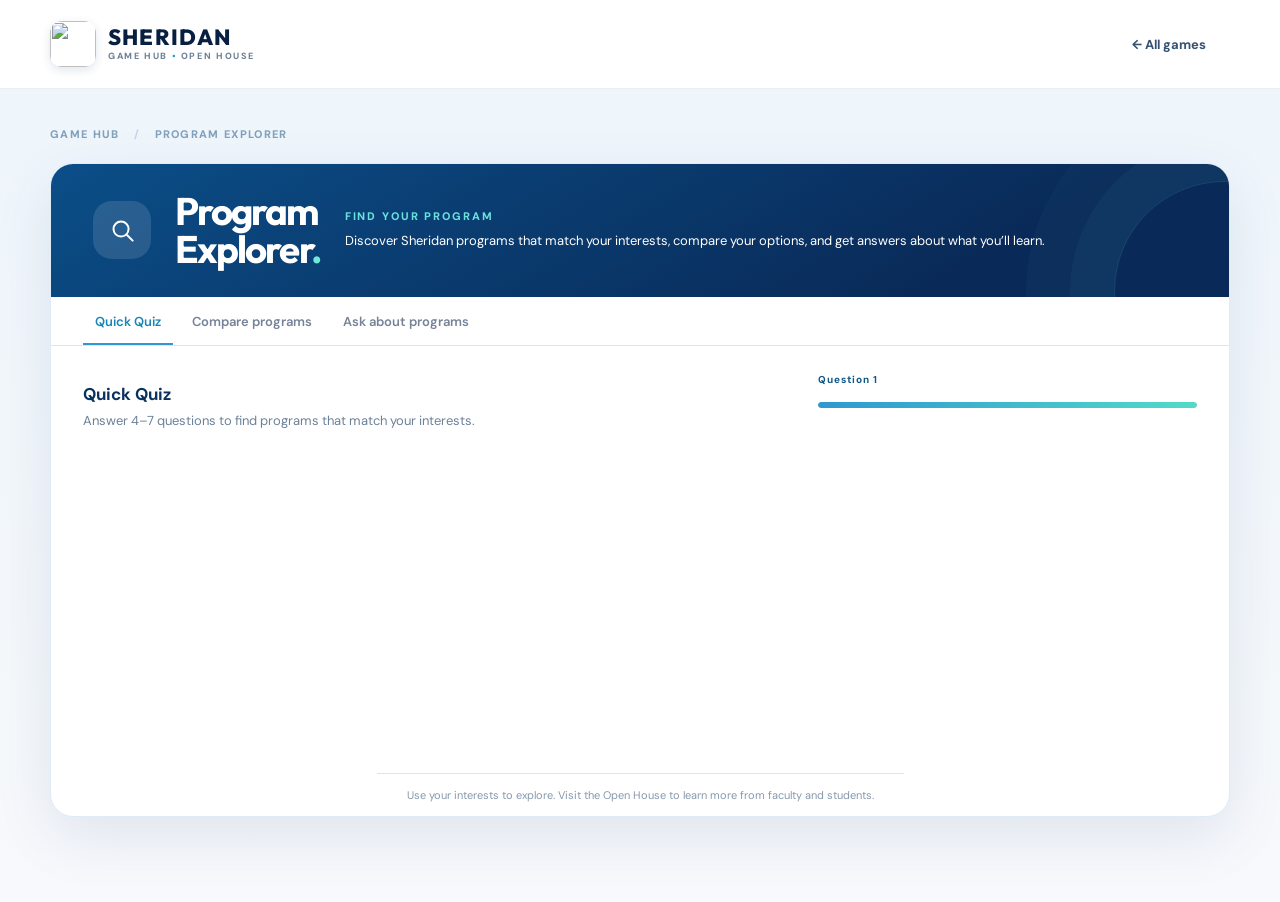
==== commit 66ec8d7f: "fix(game-hub): standardize SVG icons and improve Campus Quest mobile zoom" ====
--- a/games/program-explorer/index.html
+++ b/games/program-explorer/index.html
@@ -11,9 +11,8 @@
   <link rel="stylesheet" href="../../css/main.css">
   <link rel="stylesheet" href="../../css/game.css">
   <link rel="stylesheet" href="styling.css">
-  <script src="chat/chat-config.js"></script>
-  <script src="quiz/quiz-config.js"></script>
-  <script type="module" src="app.js"></script>
+  <script src="chat-config.js"></script>
+  <script src="app.js" defer></script>
   <script type="module" src="../../js/chrome.js"></script>
 </head>
 <body class="game-page program-explorer">
@@ -34,13 +33,13 @@
     <div class="game-crumb">GAME HUB <span> / </span> PROGRAM EXPLORER</div>
     <div class="game-shell">
       <aside class="game-side">
-        <div class="game-side-mark" aria-hidden="true">⌕</div>
+        <div class="game-side-mark" aria-hidden="true"><svg width="27" height="27" viewBox="0 0 24 24" fill="none" stroke="currentColor" stroke-width="1.75" stroke-linecap="round" stroke-linejoin="round" aria-hidden="true"><circle cx="10.7" cy="10.7" r="6.7"/><path d="m16 16 5 5"/></svg></div>
         <h1>Program<br>Explorer<span>.</span></h1>
         <div class="game-side-copy">
           <div class="section-kicker light">FIND YOUR PROGRAM</div>
           <p>Discover Sheridan programs that match your interests, compare your options, and get answers about what you’ll learn.</p>
         </div>
-        <div class="game-side-pattern" aria-hidden="true">✳</div>
+        <div class="game-side-pattern" aria-hidden="true"></div>
       </aside>
       <section class="game-content program-explorer-content">
       <nav class="mode-tabs" aria-label="Choose how to explore">
@@ -50,20 +49,20 @@
     </nav>
 
     <section class="panel chat-panel" id="chatPanel" aria-labelledby="chatTab" hidden>
-      <div class="panel-intro"><div><h2>Explore a program</h2><p>Ask about courses, career paths, credentials, or Open House details.</p></div><button class="text-button reset-chat-button" id="resetChatButton" type="button">Reset chat</button></div>
+      <div class="panel-intro"><div><h2>Explore a program</h2><p>Ask about courses, career paths, credentials, or Open House details.</p></div></div>
       <div class="chat-messages" id="chatMessages" aria-live="polite">
-        <div class="message bot">Welcome to Sheridan Open House! 🎓<br>I can help you explore our programs, understand what you’ll learn, and find a path that fits your interests and goals.<br><br>Is there a program you’re interested in? Tell me about your educational background, work experience, goals, or interests, and I’ll help you find a program that fits.<br>If you’re still exploring, try the <a class="quiz-inline-link" id="quizInlineLink" href="#quizPanel">Quick Quiz</a> and I’ll help you narrow down a recommendation.</div>
+        <div class="message bot">Welcome to Sheridan Open House! <span class="welcome-inline-icon" aria-hidden="true"><svg width="18" height="18" viewBox="0 0 24 24" fill="none" stroke="currentColor" stroke-width="1.75" stroke-linecap="round" stroke-linejoin="round" aria-hidden="true"><path d="m2 9 10-5 10 5-10 5L2 9Zm4 3v5c4 3 8 3 12 0v-5M22 9v7"/></svg></span><br>I can help you explore our programs, understand what you’ll learn, and find a path that fits your interests and goals.<br><br>Is there a program you’re interested in? If you’re still exploring, try the <a class="quiz-inline-link" id="quizInlineLink" href="#quizPanel">Quick Quiz</a> and I’ll help you narrow down a recommendation.</div>
       </div>
       <form class="chat-input-area" id="chatForm">
         <input type="text" id="userInput" aria-label="Message" placeholder="Type your question…" autocomplete="off">
         <button class="primary-button" type="submit" aria-label="Send question">Send <span aria-hidden="true">↑</span></button>
       </form>
-      <div class="data-note chat-footer-actions"><span id="knowledgeStatus" aria-live="polite"></span></div>
+      <div class="data-note chat-footer-actions"><span id="knowledgeStatus" aria-live="polite"></span><button class="text-button reset-chat-button" id="resetChatButton" type="button">Reset chat</button></div>
     </section>
 
     <section class="panel quiz-panel" id="quizPanel" aria-labelledby="quizTab">
       <div class="panel-intro">
-        <div><h2>Quick Quiz</h2><p>Answer the questions to find programs that match your preferences.</p></div>
+        <div><h2>Quick Quiz</h2><p>Answer 4–7 questions to find programs that match your interests.</p></div>
         <div class="quiz-progress-wrap">
           <div class="question-top"><strong id="quizCount">Question 1</strong></div>
           <div class="progress-track" aria-hidden="true"><div class="progress-bar" id="progressBar"></div></div>
@@ -75,17 +74,12 @@
 
     <section class="panel compare-panel" id="comparePanel" aria-labelledby="compareTab" hidden>
       <div class="panel-intro"><div><h2>Compare programs</h2><p>Choose up to three programs to compare their credentials, focus, curriculum, highlights, and career paths.</p></div></div>
-      <div class="compare-toolbar">
-        <div class="program-picker-controls"><button class="text-button program-picker-toggle" id="programPickerToggle" type="button" aria-expanded="true" aria-controls="programPicker">Hide program choices ↑</button><span class="program-picker-status" id="programPickerStatus" aria-live="polite"></span></div>
-        <div class="compare-toolbar-actions"><button class="text-button" id="clearCompareButton" type="button">Clear selection</button><button class="primary-button" id="compareSelectedButton" type="button" disabled>Compare selected</button></div>
-        <div class="program-picker" id="programPicker">
-          <p class="compare-selection-count" id="compareSelectionCount" aria-live="polite">Select at least two programs.</p>
-          <div class="program-checklist" id="programChecklist" aria-label="FAST programs to compare"></div>
-        </div>
-      </div>
+      <div class="compare-toolbar"><p class="compare-selection-count" id="compareSelectionCount">Select at least two programs.</p><div><button class="text-button" id="clearCompareButton" type="button">Clear selection</button><button class="primary-button" id="compareSelectedButton" type="button" disabled>Compare selected</button></div></div>
+      <div class="program-checklist" id="programChecklist" aria-label="FAST programs to compare"></div>
       <div class="comparison-results" id="comparisonResults" aria-live="polite"></div>
       <div class="comparison-export"><button class="primary-button" id="exportComparisonButton" type="button" disabled>Export PDF</button></div>
     </section>
+      <footer>Use your interests to explore. Visit the Open House to learn more from faculty and students.</footer>
       </section>
     </div>
   </main>
--- a/css/main.css
+++ b/css/main.css
@@ -1485,3 +1485,12 @@
   .header-score { gap: 5px; padding: 0 7px; }
   .header-switch { padding: 0 7px; font-size: 11px; }
 }
+
+/* SVG instead of Unicode decorative marks: identical rendering in Safari. */
+.card-status-dot { display: inline-block; width: 7px; height: 7px; border-radius: 50%; background: currentColor; margin-right: 4px; vertical-align: 1px; }
+.card-spark-one svg, .card-spark-two svg { display: block; }
+.step-icon svg { display: block; }
+.ribbon-spark svg { display: block; }
+.art-floating > span svg { display: block; }
+.art-center-icon span svg { display: block; }
+.qr-placeholder svg { display: block; }
--- a/css/game.css
+++ b/css/game.css
@@ -501,3 +501,7 @@
 .question-panel {
   scroll-margin-top: 18px;
 }
+
+/* Platform-independent symbols in game screens */
+.game-side-mark svg { display: block; }
+.result-icon svg { display: block; }
--- a/games/program-explorer/styling.css
+++ b/games/program-explorer/styling.css
@@ -2,7 +2,6 @@
 .program-explorer .game-shell {
   grid-template-columns: minmax(0, 1fr);
   grid-template-rows: auto minmax(0, 1fr);
-  height: max(470px, calc(100vh - 246px));
   min-height: max(470px, calc(100vh - 246px));
 }
 
@@ -105,37 +104,6 @@
   padding: 27px 32px;
 }
 
-.program-explorer .quiz-panel {
-  padding-top: 20px;
-  overflow: hidden;
-}
-
-.program-explorer .quiz-panel > .panel-intro {
-  margin-bottom: 12px;
-}
-
-.program-explorer .quiz-panel.showing-recommendations > .panel-intro {
-  display: none;
-}
-
-.program-explorer .quiz-panel > .panel-intro p {
-  line-height: 1.35;
-}
-
-.program-explorer #quizContent {
-  display: flex;
-  flex: 1 1 auto;
-  flex-direction: column;
-  min-height: 0;
-}
-
-.program-explorer #quizContent > .options-list {
-  flex: 1 1 auto;
-  min-height: 0;
-  overflow-y: auto;
-  overscroll-behavior: contain;
-}
-
 .program-explorer .panel-intro {
   display: flex;
   align-items: center;
@@ -144,10 +112,6 @@
   margin-bottom: 20px;
 }
 
-.program-explorer .chat-panel > .panel-intro {
-  margin-bottom: 8px;
-}
-
 .program-explorer .panel-intro h2 {
   margin: 0 0 5px;
   color: var(--navy);
@@ -167,21 +131,6 @@
   min-width: 180px;
 }
 
-@media (min-width: 901px) {
-  .program-explorer .panel-intro > div:first-child {
-    display: flex;
-    align-items: baseline;
-    flex-wrap: wrap;
-    gap: 0 12px;
-  }
-
-  .program-explorer .panel-intro > div:first-child h2 {
-    flex: 0 0 auto;
-    margin: 0;
-    white-space: nowrap;
-  }
-}
-
 .program-explorer .progress-bar.is-loading {
   animation: program-progress-pulse 1.1s ease-in-out infinite alternate;
 }
@@ -192,22 +141,16 @@
 
 .program-explorer .question-panel-title,
 .program-explorer .result-card .result-label {
-  margin: 0 0 6px;
+  margin: 0 0 18px;
   color: var(--ink);
-  font: 650 clamp(22px, 2.5vw, 28px)/1.12 Outfit, sans-serif;
+  font: 650 clamp(27px, 3vw, 35px)/1.19 Outfit, sans-serif;
   letter-spacing: -.04em;
 }
 
-.program-explorer .result-card .result-label {
-  flex: 0 0 auto;
-}
-
 .program-explorer .quiz-actions {
   display: flex;
   justify-content: space-between;
-  align-items: center;
-  gap: 14px;
-  margin-top: 10px;
+  margin-top: 16px;
 }
 
 .program-explorer .text-button,
@@ -234,27 +177,14 @@
 
 .program-explorer .result-card {
   display: flex;
-  flex: 1 1 auto;
   flex-direction: column;
   align-items: stretch;
   gap: 10px;
-  min-height: 0;
   overflow-wrap: anywhere;
 }
 
-.program-explorer .recommended-program-list {
-  display: flex;
-  flex: 1 1 auto;
-  flex-direction: column;
-  gap: 10px;
-  min-height: 0;
-  overflow-y: auto;
-  overscroll-behavior: contain;
-}
-
 .program-explorer .recommended-program-card {
   display: flex;
-  flex: 0 0 auto;
   flex-direction: column;
   align-items: stretch;
   gap: 10px;
@@ -265,26 +195,26 @@
 }
 
 .program-explorer .result-card .learn-more-button,
-.program-explorer .quiz-actions .compare-recommendations-button {
+.program-explorer .result-card .compare-recommendations-button {
   position: static;
   display: block;
-  width: auto;
+  width: 100%;
   min-height: 40px;
   margin: 0;
   white-space: normal;
-  text-align: center;
+  text-align: left;
 }
 
 .program-explorer .result-card .learn-more-button {
   color: var(--sky);
-  text-align: left;
-}
-
-.program-explorer .quiz-actions .compare-recommendations-button {
-  flex: 0 1 auto;
+}
+
+.program-explorer .result-card .compare-recommendations-button {
+  width: max-content;
   max-width: 100%;
-  padding: 9px 12px;
+  margin-inline: auto;
   color: #fff;
+  text-align: center;
 }
 
 .program-explorer .chat-messages {
@@ -312,52 +242,6 @@
   line-height: 1.6;
 }
 
-.program-explorer .message .quiz-inline-link {
-  color: var(--sky);
-  font-weight: 700;
-  text-decoration: underline;
-  text-underline-offset: 2px;
-}
-
-.program-explorer .typing-message {
-  display: grid;
-  gap: 6px;
-}
-
-.program-explorer .typing-label {
-  color: #52708a;
-  font-weight: 700;
-}
-
-.program-explorer .typing-note {
-  color: #60718b;
-  font-size: 12px;
-  font-style: italic;
-}
-
-.program-explorer .typing-dots {
-  display: inline-flex;
-  gap: 4px;
-  align-items: center;
-  min-height: 10px;
-}
-
-.program-explorer .typing-dots i {
-  width: 5px;
-  height: 5px;
-  border-radius: 50%;
-  background: var(--sky);
-  animation: typing-dot 1s ease-in-out infinite;
-}
-
-.program-explorer .typing-dots i:nth-child(2) { animation-delay: .15s; }
-.program-explorer .typing-dots i:nth-child(3) { animation-delay: .3s; }
-
-@keyframes typing-dot {
-  0%, 60%, 100% { opacity: .35; transform: translateY(0); }
-  30% { opacity: 1; transform: translateY(-3px); }
-}
-
 .program-explorer .message.user {
   align-self: flex-end;
   background: #0b4e88;
@@ -368,12 +252,6 @@
   display: flex;
   gap: 9px;
   margin-top: 12px;
-}
-
-.program-explorer .reset-chat-button {
-  flex: 0 0 auto;
-  margin-left: auto;
-  white-space: nowrap;
 }
 
 .program-explorer .chat-input-area input {
@@ -385,60 +263,29 @@
   border-radius: 11px;
 }
 
+.program-explorer footer {
+  padding: 14px 30px;
+  border-top: 1px solid var(--line);
+  color: #8798ac;
+  font-size: 11px;
+}
+
 .program-explorer .compare-toolbar {
-  display: grid;
-  grid-template-columns: minmax(0, 1fr) auto;
-  grid-template-areas: "controls actions" "picker picker";
-  align-items: center;
-  gap: 8px 12px;
-  margin-bottom: 8px;
-}
-
-.program-explorer .program-picker-controls {
-  grid-area: controls;
-}
-
-.program-explorer .compare-toolbar-actions {
-  grid-area: actions;
+  display: flex;
+  flex-wrap: wrap;
+  justify-content: space-between;
+  gap: 12px;
+  margin-bottom: 14px;
+}
+
+.program-explorer .compare-toolbar > div {
   display: flex;
   align-items: center;
   gap: 12px;
 }
 
-.program-explorer .program-picker-toggle {
-  font-weight: 700;
-}
-
-.program-explorer .program-picker-status {
-  display: none;
-  color: #6c8198;
-  font-size: 11px;
-  white-space: nowrap;
-}
-
-.program-explorer .compare-panel.program-picker-collapsed .program-picker-status {
-  display: inline;
-}
-
-.program-explorer .program-picker {
-  grid-area: picker;
-  width: 100%;
-  overflow: hidden;
-  border: 1px solid var(--line);
-  border-radius: 12px;
-}
-
-.program-explorer .compare-selection-count {
-  position: sticky;
-  top: 0;
-  z-index: 1;
-  margin: 0;
-  padding: 8px 12px;
-  border-bottom: 1px solid var(--line);
-  background: #f7fafd;
-  color: #52708a;
-  font-size: 12px;
-  font-weight: 700;
+.program-explorer .compare-panel {
+  min-height: 0;
 }
 
 .program-explorer .comparison-results {
@@ -457,8 +304,8 @@
   max-height: 110px;
   overflow: auto;
   padding: 12px;
-  border: 0;
-  border-radius: 0;
+  border: 1px solid var(--line);
+  border-radius: 12px;
 }
 
 .program-explorer .program-check-option {
@@ -486,16 +333,11 @@
 }
 
 .program-explorer .comparison-table {
-  width: 100%;
-  min-width: 0;
+  min-width: 650px;
   border-collapse: separate;
   border-spacing: 0;
   font-size: 12px;
   line-height: 1.55;
-}
-
-.program-explorer .comparison-table tr > :first-child {
-  width: 120px;
 }
 
 .program-explorer .comparison-table th,
@@ -510,24 +352,18 @@
 .program-explorer .comparison-table thead th {
   position: sticky;
   top: 0;
-  z-index: 2;
   background: #edf5fb;
   color: var(--navy);
-}
-
-.program-explorer .comparison-table thead th:first-child {
-  left: 0;
-  z-index: 3;
 }
 
 .program-explorer .comparison-table tbody th {
   position: sticky;
   left: 0;
-  z-index: 1;
   background: #f7fafd;
 }
 
 .program-explorer .comparison-table td {
+  min-width: 230px;
   color: #31506b;
 }
 
@@ -669,26 +505,12 @@
 }
 
 @media (max-width: 700px) {
-  .program-explorer .program-checklist {
-    max-height: 220px;
-  }
-
-  .program-explorer .compare-toolbar {
-    grid-template-columns: minmax(0, 1fr);
-    grid-template-areas: "actions" "picker" "controls";
-  }
-
-  .program-explorer .compare-toolbar-actions {
-    justify-content: space-between;
-  }
-
   .program-explorer .game-side-pattern {
     display: none;
   }
 
   .program-explorer .game-shell {
     grid-template-rows: auto auto;
-    height: auto;
     min-height: 0;
     overflow: visible;
   }
@@ -704,20 +526,6 @@
     overflow: visible;
   }
 
-  .program-explorer .quiz-panel {
-    overflow: visible;
-  }
-
-  .program-explorer .recommended-program-list {
-    flex: 0 0 auto;
-    overflow: visible;
-  }
-
-  .program-explorer #quizContent > .options-list {
-    flex: 0 0 auto;
-    overflow: visible;
-  }
-
   .program-explorer .compare-panel {
     flex: none;
   }
@@ -739,7 +547,7 @@
     gap: 12px;
   }
 
-  .program-explorer .compare-toolbar-actions {
+  .program-explorer .compare-toolbar > div {
     flex-wrap: wrap;
   }
 }
@@ -754,16 +562,19 @@
     background: #fff;
   }
 
-  body.program-explorer > :not(.game-main),
-  body.program-explorer .game-main > :not(.game-shell),
-  body.program-explorer .game-shell > :not(.program-explorer-content),
-  body.program-explorer .program-explorer-content > :not(.compare-panel),
-  body.program-explorer .compare-panel > :not(.comparison-results) {
-    display: none !important;
+  body.program-explorer * {
+    visibility: hidden;
+  }
+
+  body.program-explorer .game-main,
+  body.program-explorer .game-shell,
+  body.program-explorer .program-explorer-content,
+  body.program-explorer .compare-panel,
+  body.program-explorer .compare-panel * {
+    visibility: visible;
   }
 
   body.program-explorer .game-main {
-    display: block !important;
     width: 100%;
     margin: 0;
     padding: 0;
@@ -772,7 +583,8 @@
   body.program-explorer .game-crumb,
   body.program-explorer .game-side,
   body.program-explorer .mode-tabs,
-  body.program-explorer .compare-panel > :not(.comparison-results) {
+  body.program-explorer .compare-panel > :not(.comparison-results),
+  body.program-explorer footer {
     display: none !important;
   }
 
@@ -802,7 +614,6 @@
 
   body.program-explorer .comparison-table-wrap {
     display: block !important;
-    width: 100%;
     height: auto;
     max-height: none;
     overflow: visible;
@@ -823,15 +634,6 @@
     min-width: 0;
     table-layout: fixed;
     font-size: 9pt;
-  }
-
-  body.program-explorer .comparison-table thead {
-    display: table-header-group;
-  }
-
-  body.program-explorer .comparison-table tr {
-    break-inside: avoid;
-    page-break-inside: avoid;
   }
 
   body.program-explorer .comparison-table th,
@@ -846,3 +648,7 @@
     display: none !important;
   }
 }
+
+.welcome-inline-icon { display: inline-block; vertical-align: -4px; color: #2583a7; }
+.welcome-inline-icon svg { display: block; }
+.program-explorer .game-side-mark svg { display: block; }
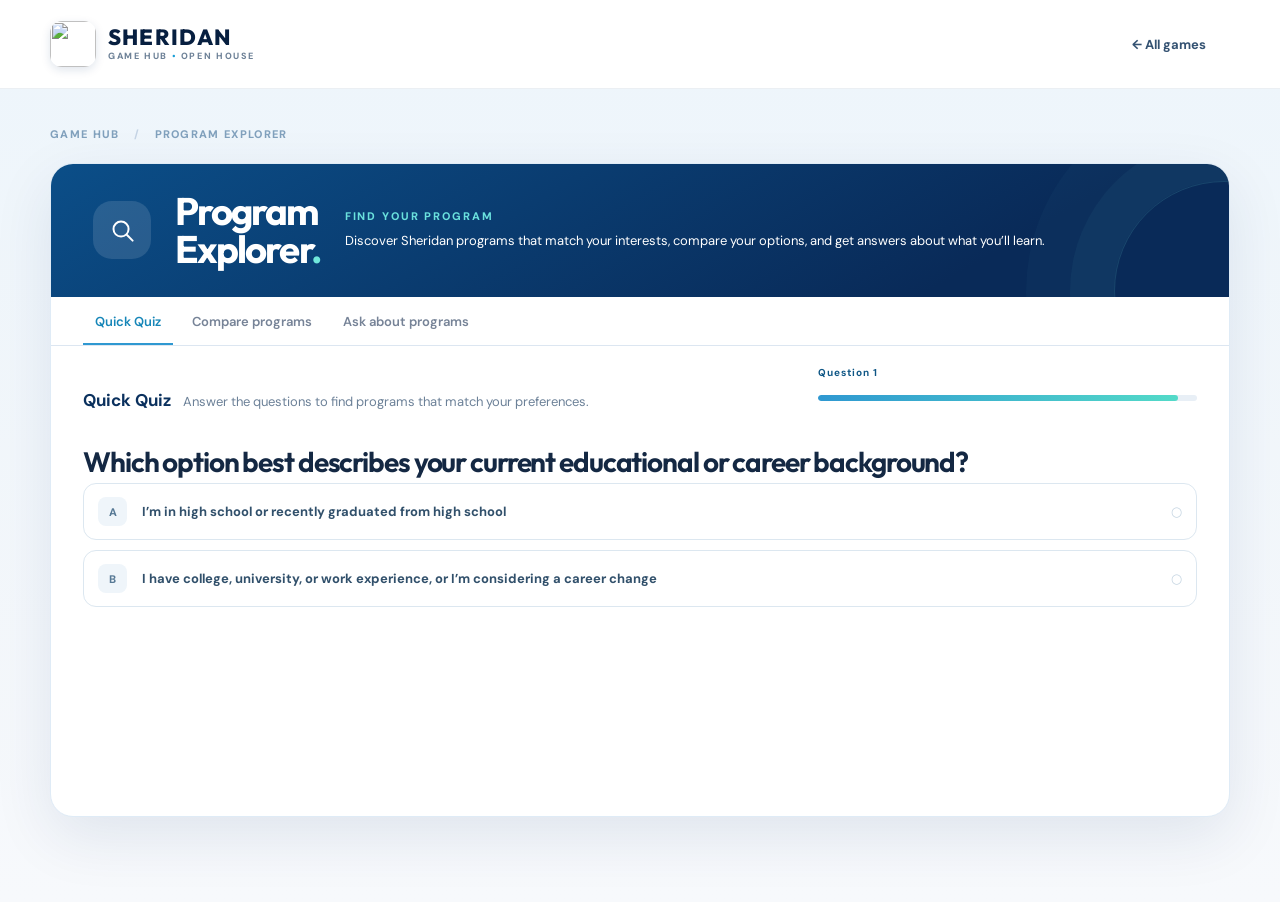
==== commit dc20d9d5: "Merge branch 'main' into arham-hardware-challenge" ====
--- a/games/program-explorer/index.html
+++ b/games/program-explorer/index.html
@@ -11,8 +11,9 @@
   <link rel="stylesheet" href="../../css/main.css">
   <link rel="stylesheet" href="../../css/game.css">
   <link rel="stylesheet" href="styling.css">
-  <script src="chat-config.js"></script>
-  <script src="app.js" defer></script>
+  <script src="chat/chat-config.js"></script>
+  <script src="quiz/quiz-config.js"></script>
+  <script type="module" src="app.js"></script>
   <script type="module" src="../../js/chrome.js"></script>
 </head>
 <body class="game-page program-explorer">
@@ -49,20 +50,20 @@
     </nav>
 
     <section class="panel chat-panel" id="chatPanel" aria-labelledby="chatTab" hidden>
-      <div class="panel-intro"><div><h2>Explore a program</h2><p>Ask about courses, career paths, credentials, or Open House details.</p></div></div>
+      <div class="panel-intro"><div><h2>Explore a program</h2><p>Ask about courses, career paths, credentials, or Open House details.</p></div><button class="text-button reset-chat-button" id="resetChatButton" type="button">Reset chat</button></div>
       <div class="chat-messages" id="chatMessages" aria-live="polite">
-        <div class="message bot">Welcome to Sheridan Open House! <span class="welcome-inline-icon" aria-hidden="true"><svg width="18" height="18" viewBox="0 0 24 24" fill="none" stroke="currentColor" stroke-width="1.75" stroke-linecap="round" stroke-linejoin="round" aria-hidden="true"><path d="m2 9 10-5 10 5-10 5L2 9Zm4 3v5c4 3 8 3 12 0v-5M22 9v7"/></svg></span><br>I can help you explore our programs, understand what you’ll learn, and find a path that fits your interests and goals.<br><br>Is there a program you’re interested in? If you’re still exploring, try the <a class="quiz-inline-link" id="quizInlineLink" href="#quizPanel">Quick Quiz</a> and I’ll help you narrow down a recommendation.</div>
+        <div class="message bot">Welcome to Sheridan Open House! 🎓<br>I can help you explore our programs, understand what you’ll learn, and find a path that fits your interests and goals.<br><br>Is there a program you’re interested in? Tell me about your educational background, work experience, goals, or interests, and I’ll help you find a program that fits.<br>If you’re still exploring, try the <a class="quiz-inline-link" id="quizInlineLink" href="#quizPanel">Quick Quiz</a> and I’ll help you narrow down a recommendation.</div>
       </div>
       <form class="chat-input-area" id="chatForm">
         <input type="text" id="userInput" aria-label="Message" placeholder="Type your question…" autocomplete="off">
         <button class="primary-button" type="submit" aria-label="Send question">Send <span aria-hidden="true">↑</span></button>
       </form>
-      <div class="data-note chat-footer-actions"><span id="knowledgeStatus" aria-live="polite"></span><button class="text-button reset-chat-button" id="resetChatButton" type="button">Reset chat</button></div>
+      <div class="data-note chat-footer-actions"><span id="knowledgeStatus" aria-live="polite"></span></div>
     </section>
 
     <section class="panel quiz-panel" id="quizPanel" aria-labelledby="quizTab">
       <div class="panel-intro">
-        <div><h2>Quick Quiz</h2><p>Answer 4–7 questions to find programs that match your interests.</p></div>
+        <div><h2>Quick Quiz</h2><p>Answer the questions to find programs that match your preferences.</p></div>
         <div class="quiz-progress-wrap">
           <div class="question-top"><strong id="quizCount">Question 1</strong></div>
           <div class="progress-track" aria-hidden="true"><div class="progress-bar" id="progressBar"></div></div>
@@ -74,12 +75,17 @@
 
     <section class="panel compare-panel" id="comparePanel" aria-labelledby="compareTab" hidden>
       <div class="panel-intro"><div><h2>Compare programs</h2><p>Choose up to three programs to compare their credentials, focus, curriculum, highlights, and career paths.</p></div></div>
-      <div class="compare-toolbar"><p class="compare-selection-count" id="compareSelectionCount">Select at least two programs.</p><div><button class="text-button" id="clearCompareButton" type="button">Clear selection</button><button class="primary-button" id="compareSelectedButton" type="button" disabled>Compare selected</button></div></div>
-      <div class="program-checklist" id="programChecklist" aria-label="FAST programs to compare"></div>
+      <div class="compare-toolbar">
+        <div class="program-picker-controls"><button class="text-button program-picker-toggle" id="programPickerToggle" type="button" aria-expanded="true" aria-controls="programPicker">Hide program choices ↑</button><span class="program-picker-status" id="programPickerStatus" aria-live="polite"></span></div>
+        <div class="compare-toolbar-actions"><button class="text-button" id="clearCompareButton" type="button">Clear selection</button><button class="primary-button" id="compareSelectedButton" type="button" disabled>Compare selected</button></div>
+        <div class="program-picker" id="programPicker">
+          <p class="compare-selection-count" id="compareSelectionCount" aria-live="polite">Select at least two programs.</p>
+          <div class="program-checklist" id="programChecklist" aria-label="FAST programs to compare"></div>
+        </div>
+      </div>
       <div class="comparison-results" id="comparisonResults" aria-live="polite"></div>
       <div class="comparison-export"><button class="primary-button" id="exportComparisonButton" type="button" disabled>Export PDF</button></div>
     </section>
-      <footer>Use your interests to explore. Visit the Open House to learn more from faculty and students.</footer>
       </section>
     </div>
   </main>
--- a/games/program-explorer/styling.css
+++ b/games/program-explorer/styling.css
@@ -2,6 +2,7 @@
 .program-explorer .game-shell {
   grid-template-columns: minmax(0, 1fr);
   grid-template-rows: auto minmax(0, 1fr);
+  height: max(470px, calc(100vh - 246px));
   min-height: max(470px, calc(100vh - 246px));
 }
 
@@ -104,6 +105,37 @@
   padding: 27px 32px;
 }
 
+.program-explorer .quiz-panel {
+  padding-top: 20px;
+  overflow: hidden;
+}
+
+.program-explorer .quiz-panel > .panel-intro {
+  margin-bottom: 12px;
+}
+
+.program-explorer .quiz-panel.showing-recommendations > .panel-intro {
+  display: none;
+}
+
+.program-explorer .quiz-panel > .panel-intro p {
+  line-height: 1.35;
+}
+
+.program-explorer #quizContent {
+  display: flex;
+  flex: 1 1 auto;
+  flex-direction: column;
+  min-height: 0;
+}
+
+.program-explorer #quizContent > .options-list {
+  flex: 1 1 auto;
+  min-height: 0;
+  overflow-y: auto;
+  overscroll-behavior: contain;
+}
+
 .program-explorer .panel-intro {
   display: flex;
   align-items: center;
@@ -112,6 +144,10 @@
   margin-bottom: 20px;
 }
 
+.program-explorer .chat-panel > .panel-intro {
+  margin-bottom: 8px;
+}
+
 .program-explorer .panel-intro h2 {
   margin: 0 0 5px;
   color: var(--navy);
@@ -131,6 +167,21 @@
   min-width: 180px;
 }
 
+@media (min-width: 901px) {
+  .program-explorer .panel-intro > div:first-child {
+    display: flex;
+    align-items: baseline;
+    flex-wrap: wrap;
+    gap: 0 12px;
+  }
+
+  .program-explorer .panel-intro > div:first-child h2 {
+    flex: 0 0 auto;
+    margin: 0;
+    white-space: nowrap;
+  }
+}
+
 .program-explorer .progress-bar.is-loading {
   animation: program-progress-pulse 1.1s ease-in-out infinite alternate;
 }
@@ -141,16 +192,22 @@
 
 .program-explorer .question-panel-title,
 .program-explorer .result-card .result-label {
-  margin: 0 0 18px;
+  margin: 0 0 6px;
   color: var(--ink);
-  font: 650 clamp(27px, 3vw, 35px)/1.19 Outfit, sans-serif;
+  font: 650 clamp(22px, 2.5vw, 28px)/1.12 Outfit, sans-serif;
   letter-spacing: -.04em;
 }
 
+.program-explorer .result-card .result-label {
+  flex: 0 0 auto;
+}
+
 .program-explorer .quiz-actions {
   display: flex;
   justify-content: space-between;
-  margin-top: 16px;
+  align-items: center;
+  gap: 14px;
+  margin-top: 10px;
 }
 
 .program-explorer .text-button,
@@ -177,14 +234,27 @@
 
 .program-explorer .result-card {
   display: flex;
+  flex: 1 1 auto;
   flex-direction: column;
   align-items: stretch;
   gap: 10px;
+  min-height: 0;
   overflow-wrap: anywhere;
 }
 
+.program-explorer .recommended-program-list {
+  display: flex;
+  flex: 1 1 auto;
+  flex-direction: column;
+  gap: 10px;
+  min-height: 0;
+  overflow-y: auto;
+  overscroll-behavior: contain;
+}
+
 .program-explorer .recommended-program-card {
   display: flex;
+  flex: 0 0 auto;
   flex-direction: column;
   align-items: stretch;
   gap: 10px;
@@ -195,26 +265,26 @@
 }
 
 .program-explorer .result-card .learn-more-button,
-.program-explorer .result-card .compare-recommendations-button {
+.program-explorer .quiz-actions .compare-recommendations-button {
   position: static;
   display: block;
-  width: 100%;
+  width: auto;
   min-height: 40px;
   margin: 0;
   white-space: normal;
-  text-align: left;
+  text-align: center;
 }
 
 .program-explorer .result-card .learn-more-button {
   color: var(--sky);
-}
-
-.program-explorer .result-card .compare-recommendations-button {
-  width: max-content;
+  text-align: left;
+}
+
+.program-explorer .quiz-actions .compare-recommendations-button {
+  flex: 0 1 auto;
   max-width: 100%;
-  margin-inline: auto;
+  padding: 9px 12px;
   color: #fff;
-  text-align: center;
 }
 
 .program-explorer .chat-messages {
@@ -242,6 +312,52 @@
   line-height: 1.6;
 }
 
+.program-explorer .message .quiz-inline-link {
+  color: var(--sky);
+  font-weight: 700;
+  text-decoration: underline;
+  text-underline-offset: 2px;
+}
+
+.program-explorer .typing-message {
+  display: grid;
+  gap: 6px;
+}
+
+.program-explorer .typing-label {
+  color: #52708a;
+  font-weight: 700;
+}
+
+.program-explorer .typing-note {
+  color: #60718b;
+  font-size: 12px;
+  font-style: italic;
+}
+
+.program-explorer .typing-dots {
+  display: inline-flex;
+  gap: 4px;
+  align-items: center;
+  min-height: 10px;
+}
+
+.program-explorer .typing-dots i {
+  width: 5px;
+  height: 5px;
+  border-radius: 50%;
+  background: var(--sky);
+  animation: typing-dot 1s ease-in-out infinite;
+}
+
+.program-explorer .typing-dots i:nth-child(2) { animation-delay: .15s; }
+.program-explorer .typing-dots i:nth-child(3) { animation-delay: .3s; }
+
+@keyframes typing-dot {
+  0%, 60%, 100% { opacity: .35; transform: translateY(0); }
+  30% { opacity: 1; transform: translateY(-3px); }
+}
+
 .program-explorer .message.user {
   align-self: flex-end;
   background: #0b4e88;
@@ -252,6 +368,12 @@
   display: flex;
   gap: 9px;
   margin-top: 12px;
+}
+
+.program-explorer .reset-chat-button {
+  flex: 0 0 auto;
+  margin-left: auto;
+  white-space: nowrap;
 }
 
 .program-explorer .chat-input-area input {
@@ -263,29 +385,60 @@
   border-radius: 11px;
 }
 
-.program-explorer footer {
-  padding: 14px 30px;
-  border-top: 1px solid var(--line);
-  color: #8798ac;
-  font-size: 11px;
-}
-
 .program-explorer .compare-toolbar {
-  display: flex;
-  flex-wrap: wrap;
-  justify-content: space-between;
-  gap: 12px;
-  margin-bottom: 14px;
-}
-
-.program-explorer .compare-toolbar > div {
+  display: grid;
+  grid-template-columns: minmax(0, 1fr) auto;
+  grid-template-areas: "controls actions" "picker picker";
+  align-items: center;
+  gap: 8px 12px;
+  margin-bottom: 8px;
+}
+
+.program-explorer .program-picker-controls {
+  grid-area: controls;
+}
+
+.program-explorer .compare-toolbar-actions {
+  grid-area: actions;
   display: flex;
   align-items: center;
   gap: 12px;
 }
 
-.program-explorer .compare-panel {
-  min-height: 0;
+.program-explorer .program-picker-toggle {
+  font-weight: 700;
+}
+
+.program-explorer .program-picker-status {
+  display: none;
+  color: #6c8198;
+  font-size: 11px;
+  white-space: nowrap;
+}
+
+.program-explorer .compare-panel.program-picker-collapsed .program-picker-status {
+  display: inline;
+}
+
+.program-explorer .program-picker {
+  grid-area: picker;
+  width: 100%;
+  overflow: hidden;
+  border: 1px solid var(--line);
+  border-radius: 12px;
+}
+
+.program-explorer .compare-selection-count {
+  position: sticky;
+  top: 0;
+  z-index: 1;
+  margin: 0;
+  padding: 8px 12px;
+  border-bottom: 1px solid var(--line);
+  background: #f7fafd;
+  color: #52708a;
+  font-size: 12px;
+  font-weight: 700;
 }
 
 .program-explorer .comparison-results {
@@ -304,8 +457,8 @@
   max-height: 110px;
   overflow: auto;
   padding: 12px;
-  border: 1px solid var(--line);
-  border-radius: 12px;
+  border: 0;
+  border-radius: 0;
 }
 
 .program-explorer .program-check-option {
@@ -333,11 +486,16 @@
 }
 
 .program-explorer .comparison-table {
-  min-width: 650px;
+  width: 100%;
+  min-width: 0;
   border-collapse: separate;
   border-spacing: 0;
   font-size: 12px;
   line-height: 1.55;
+}
+
+.program-explorer .comparison-table tr > :first-child {
+  width: 120px;
 }
 
 .program-explorer .comparison-table th,
@@ -352,18 +510,24 @@
 .program-explorer .comparison-table thead th {
   position: sticky;
   top: 0;
+  z-index: 2;
   background: #edf5fb;
   color: var(--navy);
+}
+
+.program-explorer .comparison-table thead th:first-child {
+  left: 0;
+  z-index: 3;
 }
 
 .program-explorer .comparison-table tbody th {
   position: sticky;
   left: 0;
+  z-index: 1;
   background: #f7fafd;
 }
 
 .program-explorer .comparison-table td {
-  min-width: 230px;
   color: #31506b;
 }
 
@@ -505,12 +669,26 @@
 }
 
 @media (max-width: 700px) {
+  .program-explorer .program-checklist {
+    max-height: 220px;
+  }
+
+  .program-explorer .compare-toolbar {
+    grid-template-columns: minmax(0, 1fr);
+    grid-template-areas: "actions" "picker" "controls";
+  }
+
+  .program-explorer .compare-toolbar-actions {
+    justify-content: space-between;
+  }
+
   .program-explorer .game-side-pattern {
     display: none;
   }
 
   .program-explorer .game-shell {
     grid-template-rows: auto auto;
+    height: auto;
     min-height: 0;
     overflow: visible;
   }
@@ -526,6 +704,20 @@
     overflow: visible;
   }
 
+  .program-explorer .quiz-panel {
+    overflow: visible;
+  }
+
+  .program-explorer .recommended-program-list {
+    flex: 0 0 auto;
+    overflow: visible;
+  }
+
+  .program-explorer #quizContent > .options-list {
+    flex: 0 0 auto;
+    overflow: visible;
+  }
+
   .program-explorer .compare-panel {
     flex: none;
   }
@@ -547,7 +739,7 @@
     gap: 12px;
   }
 
-  .program-explorer .compare-toolbar > div {
+  .program-explorer .compare-toolbar-actions {
     flex-wrap: wrap;
   }
 }
@@ -562,19 +754,16 @@
     background: #fff;
   }
 
-  body.program-explorer * {
-    visibility: hidden;
-  }
-
-  body.program-explorer .game-main,
-  body.program-explorer .game-shell,
-  body.program-explorer .program-explorer-content,
-  body.program-explorer .compare-panel,
-  body.program-explorer .compare-panel * {
-    visibility: visible;
+  body.program-explorer > :not(.game-main),
+  body.program-explorer .game-main > :not(.game-shell),
+  body.program-explorer .game-shell > :not(.program-explorer-content),
+  body.program-explorer .program-explorer-content > :not(.compare-panel),
+  body.program-explorer .compare-panel > :not(.comparison-results) {
+    display: none !important;
   }
 
   body.program-explorer .game-main {
+    display: block !important;
     width: 100%;
     margin: 0;
     padding: 0;
@@ -583,8 +772,7 @@
   body.program-explorer .game-crumb,
   body.program-explorer .game-side,
   body.program-explorer .mode-tabs,
-  body.program-explorer .compare-panel > :not(.comparison-results),
-  body.program-explorer footer {
+  body.program-explorer .compare-panel > :not(.comparison-results) {
     display: none !important;
   }
 
@@ -614,6 +802,7 @@
 
   body.program-explorer .comparison-table-wrap {
     display: block !important;
+    width: 100%;
     height: auto;
     max-height: none;
     overflow: visible;
@@ -634,6 +823,15 @@
     min-width: 0;
     table-layout: fixed;
     font-size: 9pt;
+  }
+
+  body.program-explorer .comparison-table thead {
+    display: table-header-group;
+  }
+
+  body.program-explorer .comparison-table tr {
+    break-inside: avoid;
+    page-break-inside: avoid;
   }
 
   body.program-explorer .comparison-table th,
